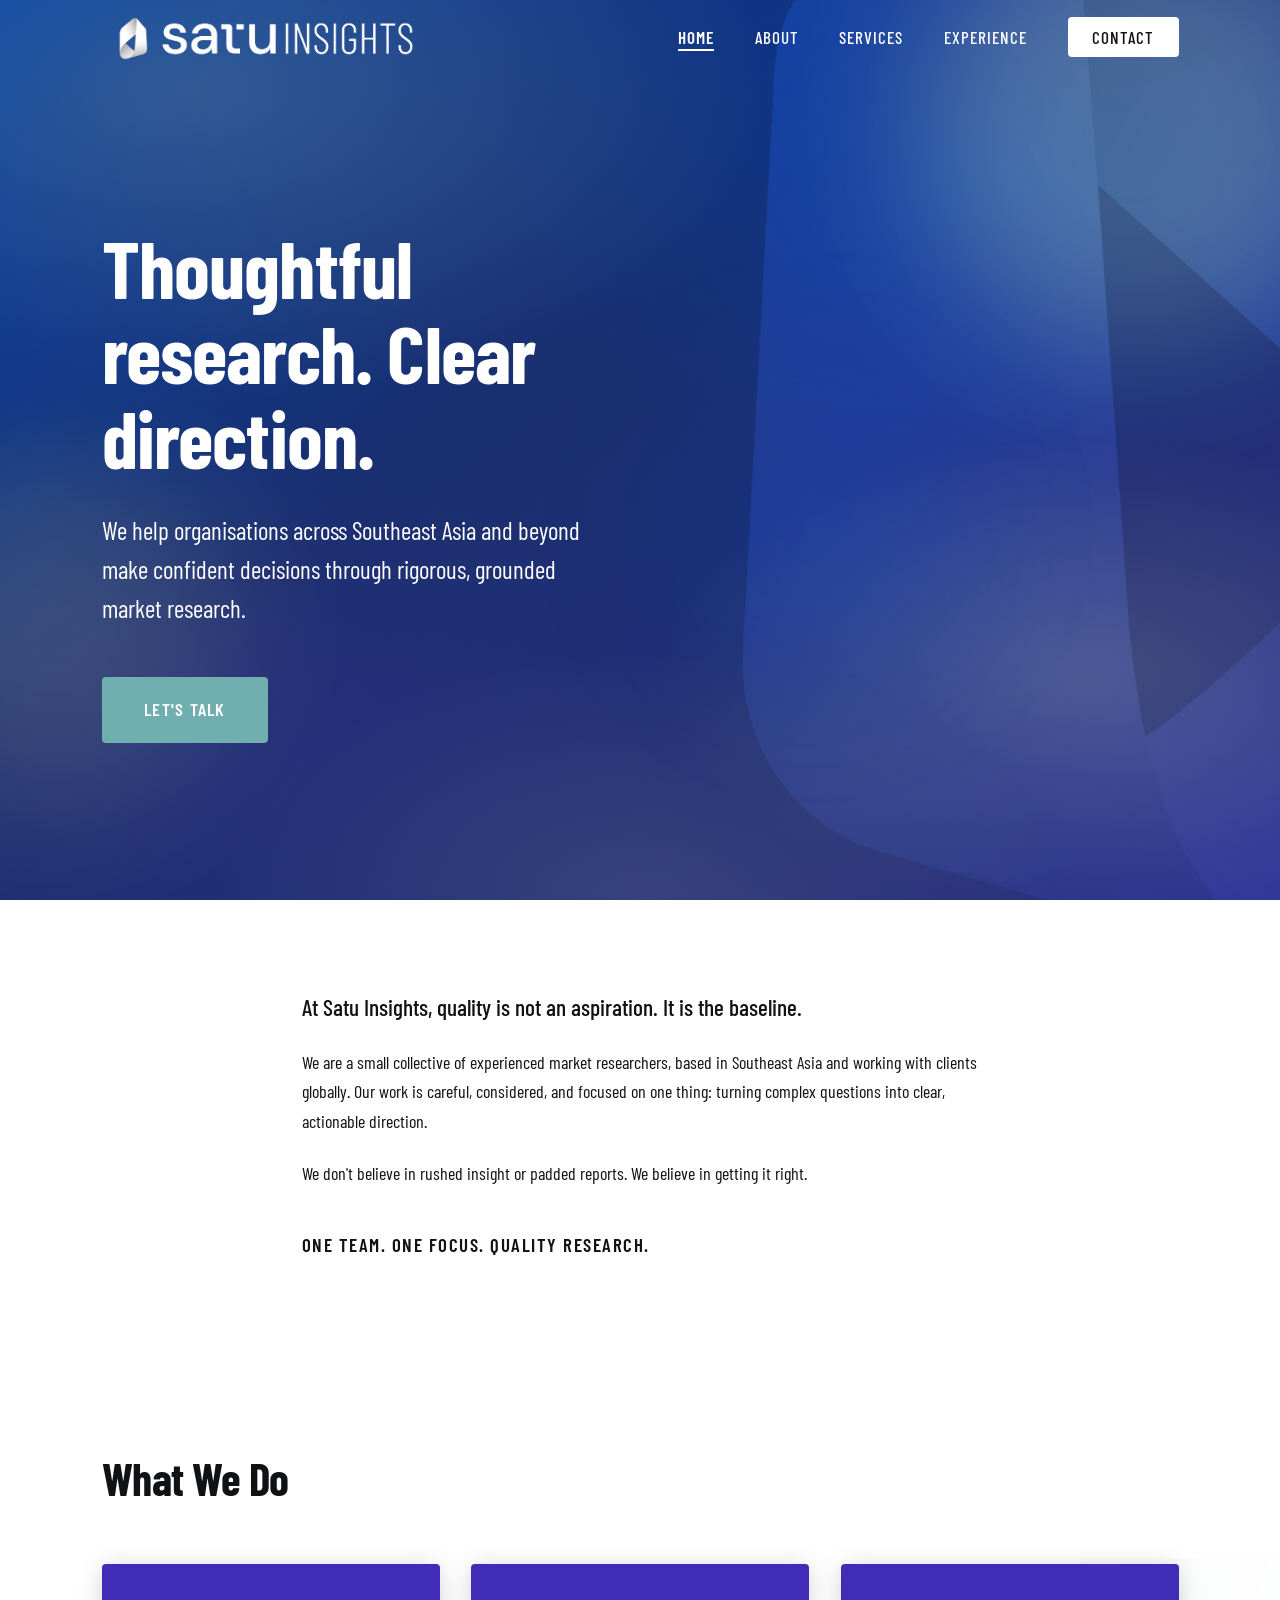
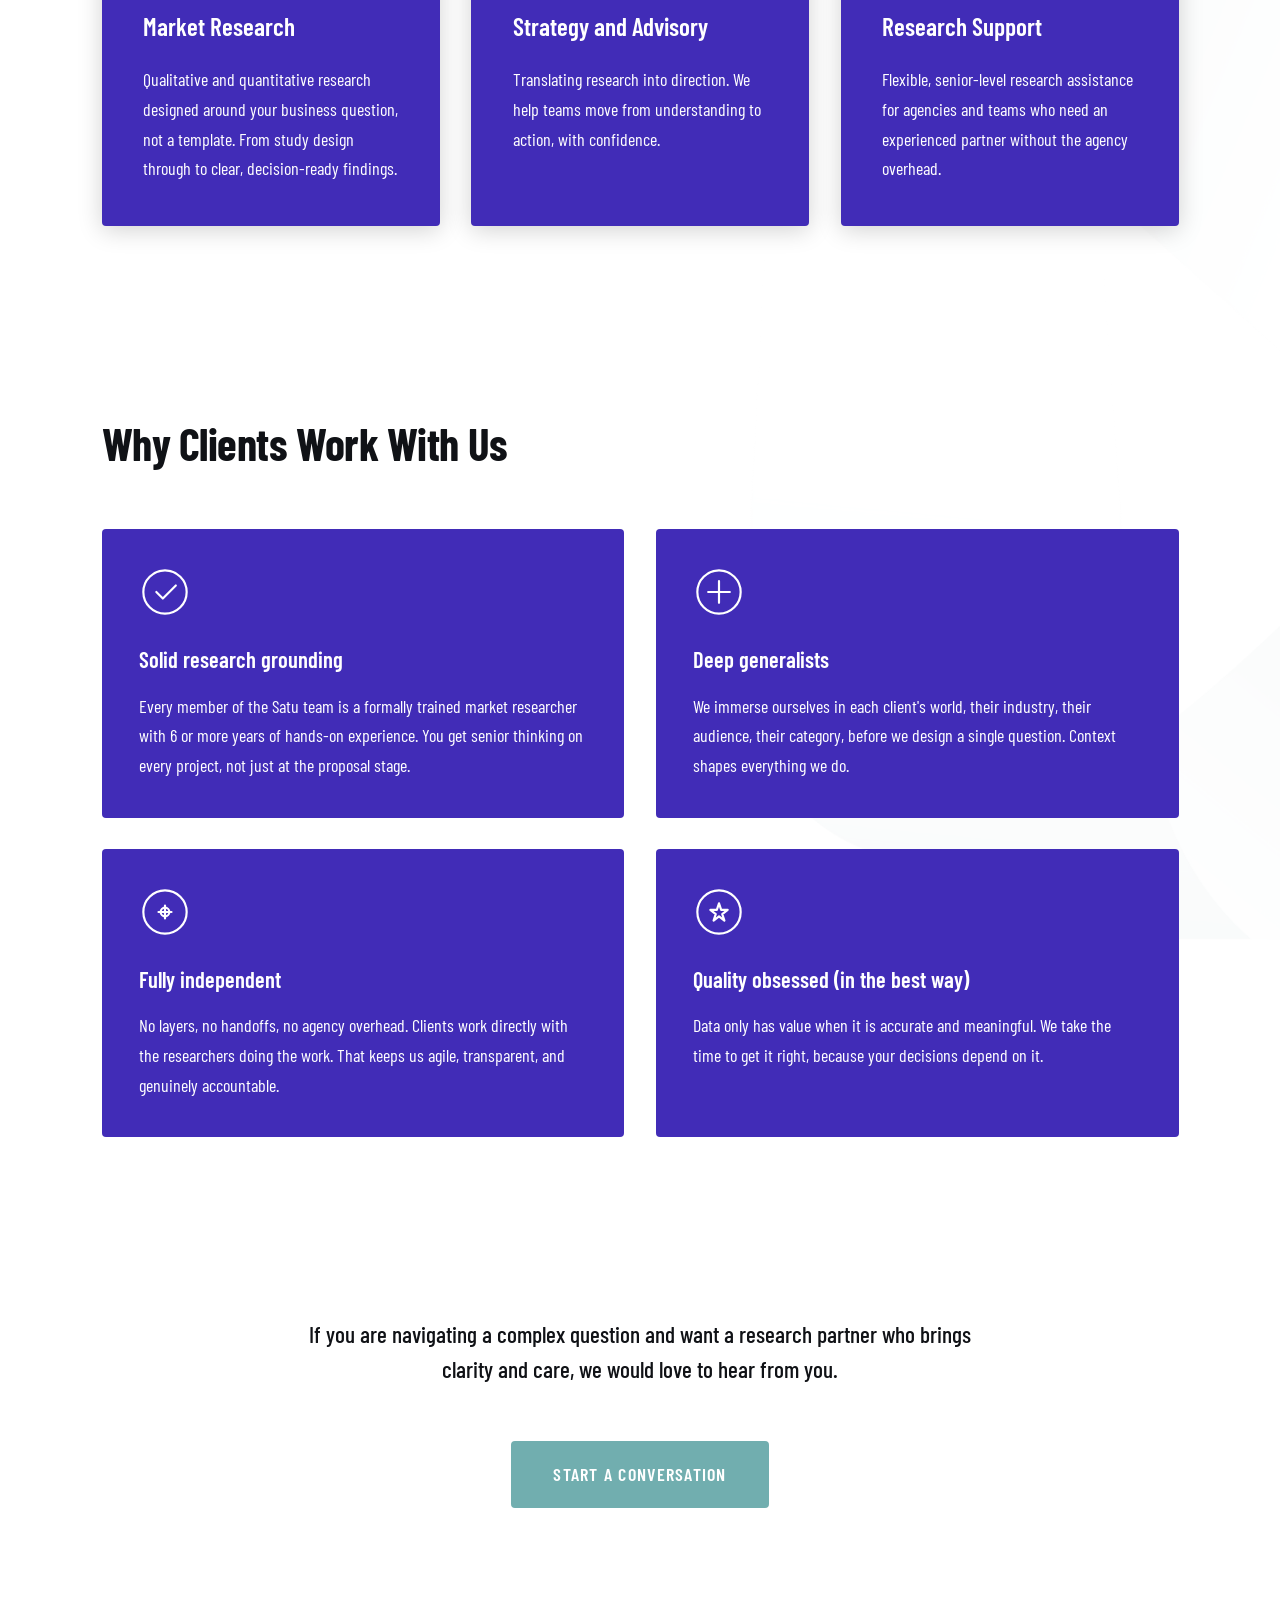
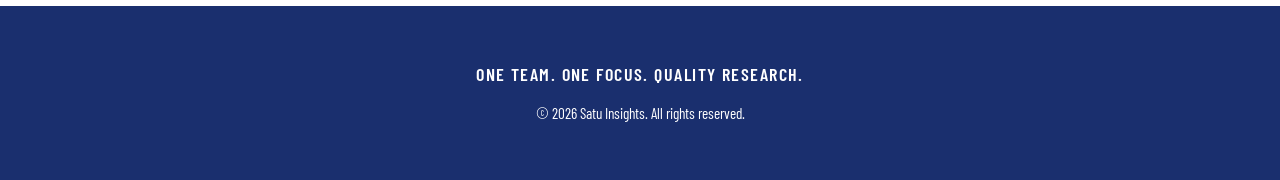
==== index.html @ c569196f "feat: scaffold initial project structure and implement responsive styling with fluid animations" ====
<!DOCTYPE html>
<html lang="en">

<head>
  <meta charset="UTF-8">
  <meta name="viewport" content="width=device-width, initial-scale=1.0">
  <title>Satu Insights | Market Research, Southeast Asia</title>
  <meta name="description"
    content="We help organisations across Southeast Asia and beyond make confident decisions through rigorous, grounded market research.">
  <link rel="preconnect" href="https://fonts.googleapis.com">
  <link rel="preconnect" href="https://fonts.gstatic.com" crossorigin>
  <link href="https://fonts.googleapis.com/css2?family=Barlow+Condensed:wght@300;400;500;600;700&display=swap"
    rel="stylesheet">
  <link rel="icon" type="image/png" href="img/favicon.png">
  <link rel="stylesheet" href="css/style.css">
</head>

<body>
  <div class="ambient-bg" aria-hidden="true">
    <span class="blob blob-1"></span>
    <span class="blob blob-2"></span>
    <span class="blob blob-3"></span>
  </div>

  <header class="site-header">
    <div class="container header-inner">
      <a href="index.html" class="logo">
        <img src="img/logo.png" alt="Satu Insights Logo" class="logo-img">
      </a>
      <button class="nav-toggle" aria-label="Open menu" aria-expanded="false">
        <span></span>
        <span></span>
        <span></span>
      </button>
      <nav class="site-nav" aria-label="Main navigation">
        <ul>
          <li><a href="index.html" class="active">Home</a></li>
          <li><a href="about.html">About</a></li>
          <li><a href="services.html">Services</a></li>
          <li><a href="experience.html">Experience</a></li>
          <li><a href="contact.html" class="nav-cta">Contact</a></li>
        </ul>
      </nav>
    </div>
  </header>

  <main>
    <section class="hero">
      <div class="container">
        <h1 class="hero-animate">Thoughtful research. Clear direction.</h1>
        <p class="hero-sub hero-animate hero-animate-delay-1">We help organisations across Southeast Asia and beyond
          make confident decisions through rigorous, grounded market research.</p>
        <a href="contact.html" class="btn hero-animate hero-animate-delay-2">Let's talk</a>
      </div>
    </section>

    <div class="white-bg-wrapper">
    <section class="section">
      <div class="container narrow reveal">
        <p class="lead">At Satu Insights, quality is not an aspiration. It is the baseline.</p>
        <p>We are a small collective of experienced market researchers, based in Southeast Asia and working with clients
          globally. Our work is careful, considered, and focused on one thing: turning complex questions into clear,
          actionable direction.</p>
        <p>We don't believe in rushed insight or padded reports. We believe in getting it right.</p>
        <p class="tagline">One Team. One Focus. Quality Research.</p>
      </div>
    </section>

    <section class="section">
      <div class="container">
        <h2 class="section-title reveal">What We Do</h2>
        <div class="card-grid card-grid-3">
          <article class="card">
            <h3>Market Research</h3>
            <p>Qualitative and quantitative research designed around your business question, not a template. From study
              design through to clear, decision-ready findings.</p>
          </article>
          <article class="card">
            <h3>Strategy and Advisory</h3>
            <p>Translating research into direction. We help teams move from understanding to action, with confidence.
            </p>
          </article>
          <article class="card">
            <h3>Research Support</h3>
            <p>Flexible, senior-level research assistance for agencies and teams who need an experienced partner without
              the agency overhead.</p>
          </article>
        </div>
      </div>
    </section>

    <section class="section">
      <div class="container">
        <h2 class="section-title reveal">Why Clients Work With Us</h2>
        <div class="card-grid card-grid-2">
          <article class="feature">
            <div class="feature-icon" aria-hidden="true">
              <svg viewBox="0 0 48 48" fill="none" xmlns="http://www.w3.org/2000/svg">
                <circle cx="24" cy="24" r="20" stroke="currentColor" stroke-width="2" />
                <path d="M16 24l6 6 12-12" stroke="currentColor" stroke-width="2" stroke-linecap="round"
                  stroke-linejoin="round" />
              </svg>
            </div>
            <h3>Solid research grounding</h3>
            <p>Every member of the Satu team is a formally trained market researcher with 6 or more years of hands-on
              experience. You get senior thinking on every project, not just at the proposal stage.</p>
          </article>
          <article class="feature">
            <div class="feature-icon" aria-hidden="true">
              <svg viewBox="0 0 48 48" fill="none" xmlns="http://www.w3.org/2000/svg">
                <circle cx="24" cy="24" r="20" stroke="currentColor" stroke-width="2" />
                <path d="M24 14v20M14 24h20" stroke="currentColor" stroke-width="2" stroke-linecap="round" />
              </svg>
            </div>
            <h3>Deep generalists</h3>
            <p>We immerse ourselves in each client's world, their industry, their audience, their category, before we
              design a single question. Context shapes everything we do.</p>
          </article>
          <article class="feature">
            <div class="feature-icon" aria-hidden="true">
              <svg viewBox="0 0 48 48" fill="none" xmlns="http://www.w3.org/2000/svg">
                <circle cx="24" cy="24" r="20" stroke="currentColor" stroke-width="2" />
                <path d="M18 24h12M24 18v12" stroke="currentColor" stroke-width="2" stroke-linecap="round" />
                <circle cx="24" cy="24" r="4" stroke="currentColor" stroke-width="2" />
              </svg>
            </div>
            <h3>Fully independent</h3>
            <p>No layers, no handoffs, no agency overhead. Clients work directly with the researchers doing the work.
              That keeps us agile, transparent, and genuinely accountable.</p>
          </article>
          <article class="feature">
            <div class="feature-icon" aria-hidden="true">
              <svg viewBox="0 0 48 48" fill="none" xmlns="http://www.w3.org/2000/svg">
                <circle cx="24" cy="24" r="20" stroke="currentColor" stroke-width="2" />
                <path d="M24 16l2 6h6l-5 4 2 6-5-4-5 4 2-6-5-4h6l2-6z" stroke="currentColor" stroke-width="2"
                  stroke-linejoin="round" />
              </svg>
            </div>
            <h3>Quality obsessed (in the best way)</h3>
            <p>Data only has value when it is accurate and meaningful. We take the time to get it right, because your
              decisions depend on it.</p>
          </article>
        </div>
      </div>
    </section>

    <section class="section cta-section">
      <div class="container narrow text-center reveal">
        <p class="lead">If you are navigating a complex question and want a research partner who brings clarity and
          care, we would love to hear from you.</p>
        <a href="contact.html" class="btn">Start a conversation</a>
      </div>
    </section>
  </div>
  </main>

  <footer class="site-footer">
    <div class="container footer-inner">
      <p class="footer-tagline">One Team. One Focus. Quality Research.</p>
      <p class="footer-copy">&copy; 2026 Satu Insights. All rights reserved.</p>
    </div>
  </footer>

  <script src="js/main.js"></script>
</body>

</html>
---- css/style.css ----
/* Satu Insights - Brixen Fluid inspired */
:root {
  --color-navy: #292F7F;
  --color-resolution: #003DA5;
  --color-bg-deep: #1a2f6e;
  --color-sage: #C6D095;
  --color-sage-light: #d8e4b8;
  --color-sage-muted: rgba(198, 208, 149, 0.88);
  --color-text: #f4f6ef;
  --color-text-muted: rgba(216, 228, 184, 0.82);
  --color-heading: #C6D095;
  --color-white: #ffffff;
  --font-family: 'Barlow Condensed', sans-serif;
  --container-max: 1140px;
  --container-narrow: 740px;
  --header-height: 76px;
  --transition: 0.35s cubic-bezier(0.4, 0, 0.2, 1);
  --transition-slow: 0.7s cubic-bezier(0.4, 0, 0.2, 1);
  --shadow-soft: 0 8px 32px rgba(0, 0, 0, 0.25);
  --shadow-card: 0 4px 24px rgba(0, 0, 0, 0.18);
  --radius: 4px;
}

*,
*::before,
*::after {
  box-sizing: border-box;
  margin: 0;
  padding: 0;
}

html {
  scroll-behavior: smooth;
  font-size: 18px;
}

body {
  font-family: var(--font-family);
  font-weight: 400;
  line-height: 1.65;
  color: var(--color-text);
  background: var(--color-bg-deep);
  -webkit-font-smoothing: antialiased;
  overflow-x: hidden;
}

body.is-loaded {
  animation: pageIn 0.8s ease forwards;
}

@keyframes pageIn {
  from {
    opacity: 0;
  }

  to {
    opacity: 1;
  }
}

img {
  max-width: 100%;
  display: block;
  transition: transform var(--transition-slow);
}

img:hover {
  transform: scale(1.03);
}

a {
  color: inherit;
  text-decoration: none;
  transition: all var(--transition);
}

a:hover {
  opacity: 0.85;
  transform: translateY(-1px);
}

ul {
  list-style: none;
}

.container {
  width: 100%;
  max-width: var(--container-max);
  margin: 0 auto;
  padding: 0 1.75rem;
}

.narrow {
  max-width: var(--container-narrow);
}

/* Ambient fluid background - resolution blue + navy blend */
.ambient-bg {
  position: fixed;
  inset: 0;
  z-index: -1;
  overflow: hidden;
  pointer-events: none;
  background:
    radial-gradient(ellipse 90% 70% at 15% 10%, rgba(198, 208, 149, 0.22) 0%, transparent 50%),
    radial-gradient(ellipse 70% 55% at 85% 75%, rgba(198, 208, 149, 0.18) 0%, transparent 48%),
    radial-gradient(ellipse 60% 50% at 50% 100%, rgba(198, 208, 149, 0.12) 0%, transparent 55%),
    radial-gradient(ellipse 80% 60% at 80% 20%, rgba(0, 61, 165, 0.55) 0%, transparent 55%),
    radial-gradient(ellipse 75% 55% at 20% 80%, rgba(41, 47, 127, 0.6) 0%, transparent 52%),
    linear-gradient(145deg, var(--color-resolution) 0%, var(--color-bg-deep) 42%, var(--color-navy) 100%);
}

.blob {
  position: absolute;
  border-radius: 50%;
  filter: blur(70px);
  opacity: 0.55;
  animation: blobFloat 18s ease-in-out infinite;
}

.blob-1 {
  width: 440px;
  height: 440px;
  background: rgba(198, 208, 149, 0.45);
  top: -10%;
  right: -6%;
  animation-delay: 0s;
}

.blob-2 {
  width: 360px;
  height: 360px;
  background: rgba(198, 208, 149, 0.3);
  bottom: 10%;
  left: -10%;
  animation-delay: -6s;
}

.blob-3 {
  width: 300px;
  height: 300px;
  background: rgba(0, 61, 165, 0.35);
  top: 42%;
  left: 52%;
  animation-delay: -12s;
}

@keyframes blobFloat {

  0%,
  100% {
    transform: translate(0, 0) scale(1);
  }

  33% {
    transform: translate(30px, -25px) scale(1.05);
  }

  66% {
    transform: translate(-20px, 20px) scale(0.95);
  }
}

/* Scroll reveal animations */
.reveal {
  opacity: 0;
  transform: translateY(36px);
  transition: opacity var(--transition-slow), transform var(--transition-slow);
}

.reveal.is-visible {
  opacity: 1;
  transform: translateY(0);
}

.reveal-delay-1 {
  transition-delay: 0.1s;
}

.reveal-delay-2 {
  transition-delay: 0.2s;
}

.reveal-delay-3 {
  transition-delay: 0.3s;
}

.reveal-delay-4 {
  transition-delay: 0.4s;
}

.hero-animate {
  opacity: 0;
  transform: translateY(40px);
  animation: heroFadeUp 1s cubic-bezier(0.4, 0, 0.2, 1) forwards;
}

.hero-animate-delay-1 {
  animation-delay: 0.15s;
}

.hero-animate-delay-2 {
  animation-delay: 0.3s;
}

.hero-animate-delay-3 {
  animation-delay: 0.45s;
}

@keyframes heroFadeUp {
  to {
    opacity: 1;
    transform: translateY(0);
  }
}

/* Header */
.site-header {
  position: sticky;
  top: 0;
  z-index: 100;
  background: rgba(26, 47, 110, 0.82);
  backdrop-filter: blur(14px);
  -webkit-backdrop-filter: blur(14px);
  border-bottom: 1px solid rgba(198, 208, 149, 0.25);
  transition: box-shadow var(--transition), background var(--transition);
}

.site-header.is-scrolled {
  box-shadow: var(--shadow-soft);
  background: rgba(26, 47, 110, 0.94);
}

.header-inner {
  display: flex;
  align-items: center;
  justify-content: space-between;
  height: var(--header-height);
}

.logo {
  display: inline-flex;
  align-items: center;
  transition: transform var(--transition);
}

.logo:hover {
  transform: translateY(-1px);
}

.logo-img {
  height: 85px;
  width: auto;
  display: block;
  transition: transform var(--transition), opacity var(--transition);
}

.logo:hover .logo-img {
  opacity: 0.9;
  transform: scale(1.02);
}

.site-nav ul {
  display: flex;
  align-items: center;
  gap: 2.25rem;
}

.site-nav a {
  font-size: 0.95rem;
  font-weight: 500;
  letter-spacing: 0.06em;
  text-transform: uppercase;
  color: var(--color-sage-muted);
  position: relative;
  transition: color var(--transition), transform var(--transition);
}

.site-nav a:hover {
  transform: translateY(-2px);
  opacity: 1;
}

.site-nav a::after {
  content: '';
  position: absolute;
  bottom: -4px;
  left: 0;
  width: 0;
  height: 2px;
  background: var(--color-sage);
  transition: width var(--transition);
}

.site-nav a:hover::after,
.site-nav a.active::after {
  width: 100%;
}

.site-nav a:hover,
.site-nav a.active {
  color: var(--color-sage-light);
}

.site-nav a.active {
  font-weight: 600;
}

.nav-cta {
  padding: 0.55rem 1.35rem;
  background: var(--color-sage);
  color: var(--color-navy) !important;
  border-radius: var(--radius);
  transition: transform var(--transition), box-shadow var(--transition), background var(--transition);
}

.nav-cta::after {
  display: none !important;
}

.nav-cta:hover,
.nav-cta.active {
  background: var(--color-sage-light);
  transform: translateY(-2px);
  box-shadow: 0 6px 20px rgba(198, 208, 149, 0.35);
  color: var(--color-navy) !important;
}

.nav-toggle {
  display: none;
  flex-direction: column;
  justify-content: center;
  gap: 5px;
  width: 36px;
  height: 36px;
  background: none;
  border: none;
  cursor: pointer;
  padding: 4px;
}

.nav-toggle span {
  display: block;
  width: 100%;
  height: 2px;
  background-color: #FFFFFF;
  transition: transform var(--transition), opacity var(--transition);
}

.nav-toggle[aria-expanded="true"] span:nth-child(1) {
  transform: translateY(7px) rotate(45deg);
}

.nav-toggle[aria-expanded="true"] span:nth-child(2) {
  opacity: 0;
}

.nav-toggle[aria-expanded="true"] span:nth-child(3) {
  transform: translateY(-7px) rotate(-45deg);
}

/* Hero */
.hero, .page-hero {
  min-height: calc(100vh - var(--header-height));
  display: flex;
  align-items: center;
  position: relative;
  padding: 2rem 0;
}

.hero h1,
.page-hero h1 {
  font-size: clamp(2.75rem, 7vw, 4.5rem);
  font-weight: 700;
  line-height: 1.05;
  letter-spacing: -0.01em;
  max-width: 14ch;
  margin-bottom: 1.75rem;
  color: var(--color-sage-light);
}

.hero-sub,
.page-sub {
  font-size: clamp(1.15rem, 2.5vw, 1.4rem);
  font-weight: 400;
  max-width: 44ch;
  color: var(--color-text-muted);
  margin-bottom: 2.75rem;
  line-height: 1.55;
}

/* Buttons */
.btn {
  display: inline-block;
  padding: 0.9rem 2.25rem;
  font-family: var(--font-family);
  font-size: 1rem;
  font-weight: 600;
  letter-spacing: 0.07em;
  text-transform: uppercase;
  border: 2px solid var(--color-sage);
  border-radius: var(--radius);
  cursor: pointer;
  background: var(--color-sage);
  color: var(--color-navy);
  transition: transform var(--transition), box-shadow var(--transition), background var(--transition), border-color var(--transition);
  position: relative;
  overflow: hidden;
}

.btn::before {
  content: '';
  position: absolute;
  inset: 0;
  background: linear-gradient(120deg, transparent 30%, rgba(255, 255, 255, 0.25) 50%, transparent 70%);
  transform: translateX(-100%);
  transition: transform 0.6s ease;
}

.btn:hover {
  transform: translateY(-3px);
  box-shadow: 0 10px 28px rgba(198, 208, 149, 0.35);
  background: var(--color-sage-light);
  border-color: var(--color-sage-light);
}

.btn:hover::before {
  transform: translateX(100%);
}

.btn:active {
  transform: translateY(-1px);
}

/* Sections */
.section {
  padding: 5rem 0;
  position: relative;
}

.section+.section {
  border-top: 1px solid rgba(198, 208, 149, 0.15);
}

.section-title {
  font-size: clamp(1.85rem, 4vw, 2.5rem);
  font-weight: 700;
  margin-bottom: 2.75rem;
  letter-spacing: -0.01em;
  color: var(--color-sage);
}

.lead {
  font-size: 1.3rem;
  font-weight: 500;
  margin-bottom: 1.35rem;
  line-height: 1.5;
  color: var(--color-sage-light);
}

.section p {
  margin-bottom: 1.25rem;
  color: var(--color-text-muted);
}

.section p:last-child {
  margin-bottom: 0;
}

.tagline {
  font-weight: 600;
  font-size: 1.05rem;
  letter-spacing: 0.08em;
  text-transform: uppercase;
  margin-top: 2.25rem !important;
  color: var(--color-sage);
}

.text-center {
  text-align: center;
}

.text-center .lead {
  margin-left: auto;
  margin-right: auto;
}

.cta-section .btn {
  margin-top: 2.25rem;
}

/* Cards */
.card-grid {
  display: grid;
  gap: 1.75rem;
}

.card-grid-3 {
  grid-template-columns: repeat(3, 1fr);
}

.card-grid-2 {
  grid-template-columns: repeat(2, 1fr);
}

.card,
.value-card,
.method-card,
.industry-item {
  padding: 2.25rem;
  background: rgba(198, 208, 149, 0.12);
  border: 1px solid rgba(198, 208, 149, 0.3);
  border-radius: var(--radius);
  box-shadow: var(--shadow-card);
  transition: transform var(--transition), box-shadow var(--transition), border-color var(--transition), background var(--transition);
}

.card:hover,
.value-card:hover,
.method-card:hover,
.industry-item:hover {
  transform: translateY(-8px) scale(1.02);
  box-shadow: 0 16px 40px rgba(0, 0, 0, 0.35);
  border-color: rgba(198, 208, 149, 0.7);
  background: rgba(198, 208, 149, 0.22);
}

.card h3,
.value-card h3,
.method-card h3 {
  font-size: 1.4rem;
  font-weight: 600;
  margin-bottom: 1rem;
  color: var(--color-sage-light);
}

.card p,
.value-card p,
.method-card p {
  font-size: 1rem;
  color: var(--color-text-muted);
  margin-bottom: 0;
}

/* Features */
.feature {
  padding: 2rem;
  background: rgba(198, 208, 149, 0.1);
  border: 1px solid rgba(198, 208, 149, 0.28);
  border-radius: var(--radius);
  transition: transform var(--transition), box-shadow var(--transition), background var(--transition);
}

.feature:hover {
  transform: translateY(-6px) scale(1.02);
  box-shadow: 0 12px 32px rgba(0, 0, 0, 0.3);
  background: rgba(198, 208, 149, 0.18);
  border-color: rgba(198, 208, 149, 0.4);
}

.feature-icon {
  width: 52px;
  height: 52px;
  margin-bottom: 1.25rem;
  color: var(--color-sage);
  transition: transform var(--transition), color var(--transition);
}

.feature:hover .feature-icon {
  transform: scale(1.1);
  color: var(--color-sage-light);
}

.feature h3 {
  font-size: 1.25rem;
  font-weight: 600;
  margin-bottom: 0.75rem;
  color: var(--color-sage-light);
}

.feature p {
  color: var(--color-text-muted);
  margin-bottom: 0;
}

/* Founder */
.founder-block {
  display: grid;
  grid-template-columns: 280px 1fr;
  gap: 3.5rem;
  align-items: start;
}

.founder-photo {
  aspect-ratio: 3 / 4;
  background: rgba(198, 208, 149, 0.1);
  border: 2px solid rgba(198, 208, 149, 0.35);
  border-radius: var(--radius);
  display: flex;
  align-items: center;
  justify-content: center;
  overflow: hidden;
  transition: transform var(--transition);
}

.founder-photo:hover {
  transform: scale(1.02);
}

.photo-placeholder {
  font-size: 0.95rem;
  font-weight: 500;
  letter-spacing: 0.12em;
  text-transform: uppercase;
  color: rgba(198, 208, 149, 0.5);
}

.founder-bio h3 {
  font-size: 1.55rem;
  font-weight: 600;
  margin-bottom: 1.35rem;
  color: var(--color-sage-light);
}

.founder-bio p {
  color: var(--color-text-muted);
  margin-bottom: 1rem;
}

.founder-contact {
  margin-top: 1.5rem !important;
}

.founder-contact a {
  color: var(--color-sage);
  font-weight: 600;
  text-decoration: underline;
  text-underline-offset: 4px;
}

.founder-contact a:hover {
  color: var(--color-sage-light);
}

/* Services */
.service-block {
  padding: 2.5rem;
  background: rgba(198, 208, 149, 0.1);
  border: 1px solid rgba(198, 208, 149, 0.28);
  border-radius: var(--radius);
  box-shadow: var(--shadow-card);
}

.service-block h2 {
  font-size: clamp(1.85rem, 4vw, 2.35rem);
  font-weight: 700;
  margin-bottom: 0.5rem;
  color: var(--color-sage-light);
}

.service-tagline {
  font-size: 1.15rem;
  font-weight: 500;
  margin-bottom: 1.5rem !important;
  color: var(--color-sage);
}

.sub-heading {
  font-size: 1.15rem;
  font-weight: 600;
  margin: 2rem 0 1rem;
  letter-spacing: 0.02em;
  color: var(--color-sage);
}

.service-details {
  display: grid;
  grid-template-columns: repeat(3, 1fr);
  gap: 1.75rem;
  margin-bottom: 1rem;
}

.service-details h4 {
  font-size: 1rem;
  font-weight: 600;
  margin-bottom: 0.5rem;
  color: var(--color-sage-light);
}

.bullet-list {
  list-style: none;
  padding-left: 0;
}

.bullet-list li {
  margin-bottom: 0.6rem;
  padding-left: 1.25rem;
  position: relative;
  color: var(--color-text-muted);
}

.bullet-list li::before {
  content: '';
  position: absolute;
  left: 0;
  top: 0.65em;
  width: 6px;
  height: 6px;
  border-radius: 50%;
  background: var(--color-sage);
}

.section .btn {
  margin-top: 1.75rem;
}

/* Experience */
.industry-grid {
  display: grid;
  grid-template-columns: repeat(2, 1fr);
  gap: 1.5rem;
}

.industry-item h3 {
  font-size: 1.1rem;
  font-weight: 600;
  margin-bottom: 0.5rem;
  color: var(--color-sage-light);
}

.industry-item p {
  font-size: 0.95rem;
  color: var(--color-text-muted);
  margin-bottom: 0;
}

.methods-grid {
  display: grid;
  grid-template-columns: repeat(3, 1fr);
  gap: 1.75rem;
}

.closing-contact {
  margin-top: 2.5rem !important;
  font-size: 0.95rem;
  color: var(--color-text-muted);
}

.closing-contact a {
  color: var(--color-sage);
  text-decoration: underline;
  text-underline-offset: 3px;
  transition: color var(--transition);
}

.closing-contact a:hover {
  color: var(--color-sage-light);
}

/* Contact */
.contact-layout {
  display: grid;
  grid-template-columns: 1fr 1fr;
  gap: 4rem;
  align-items: start;
}

.contact-form {
  display: flex;
  flex-direction: column;
  gap: 1.35rem;
  padding: 2.5rem;
  background: rgba(198, 208, 149, 0.12);
  border: 1px solid rgba(198, 208, 149, 0.32);
  border-radius: var(--radius);
  box-shadow: var(--shadow-card);
}

.form-group {
  display: flex;
  flex-direction: column;
  gap: 0.45rem;
}

.form-group label {
  font-size: 0.9rem;
  font-weight: 600;
  letter-spacing: 0.05em;
  text-transform: uppercase;
  color: var(--color-sage);
}

.optional {
  font-weight: 400;
  text-transform: none;
  letter-spacing: 0;
  opacity: 0.75;
}

.form-group input,
.form-group textarea {
  font-family: var(--font-family);
  font-size: 1rem;
  padding: 0.8rem 1rem;
  border: 1px solid rgba(198, 208, 149, 0.4);
  border-radius: var(--radius);
  background: rgba(26, 47, 110, 0.5);
  color: var(--color-text);
  transition: border-color var(--transition), box-shadow var(--transition), transform var(--transition);
}

.form-group input::placeholder,
.form-group textarea::placeholder {
  color: rgba(198, 208, 149, 0.45);
}

.form-group input:focus,
.form-group textarea:focus {
  outline: none;
  border-color: var(--color-sage);
  box-shadow: 0 0 0 3px rgba(198, 208, 149, 0.2);
  transform: translateY(-1px);
}

.form-group textarea {
  resize: vertical;
  min-height: 130px;
}

.form-feedback {
  font-size: 0.95rem;
  font-weight: 500;
  min-height: 1.5rem;
}

.form-feedback.success {
  color: var(--color-sage-light);
}

.form-feedback.error {
  color: #f0a0a0;
}

.contact-direct {
  padding: 2rem 0;
}

.contact-direct h2 {
  font-size: 1.4rem;
  font-weight: 600;
  margin-bottom: 1.35rem;
  color: var(--color-sage-light);
}

.contact-direct p {
  margin-bottom: 0.75rem;
  color: var(--color-text-muted);
}

.contact-direct a {
  color: var(--color-sage);
  font-weight: 600;
  text-decoration: underline;
  text-underline-offset: 3px;
}

.contact-direct a:hover {
  color: var(--color-sage-light);
}

.contact-note {
  margin-top: 1.75rem !important;
  font-size: 0.95rem;
}

/* Footer */
.site-footer {
  padding: 3rem 0;
  text-align: center;
  border-top: 1px solid rgba(198, 208, 149, 0.22);
  background: rgba(198, 208, 149, 0.08);
}

.footer-tagline {
  font-size: 1rem;
  font-weight: 600;
  letter-spacing: 0.08em;
  text-transform: uppercase;
  margin-bottom: 0.6rem;
  color: var(--color-sage);
}

.footer-copy {
  font-size: 0.85rem;
  color: var(--color-text-muted);
  margin-bottom: 0;
}

/* Responsive */
@media (max-width: 900px) {

  .card-grid-3,
  .methods-grid,
  .service-details {
    grid-template-columns: 1fr;
  }

  .card-grid-2 {
    grid-template-columns: 1fr;
  }

  .founder-block {
    grid-template-columns: 1fr;
    gap: 2rem;
  }

  .founder-photo {
    max-width: 280px;
  }

  .contact-layout {
    grid-template-columns: 1fr;
    gap: 2.5rem;
  }
}

@media (max-width: 768px) {
  html {
    font-size: 16px;
  }

  .nav-toggle {
    display: flex;
  }

  .site-nav {
    position: fixed;
    top: var(--header-height);
    left: 0;
    right: 0;
    background: rgba(26, 47, 110, 0.97);
    backdrop-filter: blur(14px);
    border-bottom: 1px solid rgba(198, 208, 149, 0.22);
    padding: 1.75rem;
    transform: translateY(-110%);
    opacity: 0;
    visibility: hidden;
    transition: transform var(--transition), opacity var(--transition), visibility var(--transition);
  }

  .site-nav.is-open {
    transform: translateY(0);
    opacity: 1;
    visibility: visible;
  }

  .site-nav ul {
    flex-direction: column;
    align-items: flex-start;
    gap: 1.35rem;
  }

  .nav-cta {
    display: inline-block;
  }

  .hero, .page-hero {
    padding: 2rem 0;
  }

  .section {
    padding: 3.5rem 0;
  }

  .industry-grid {
    grid-template-columns: 1fr;
  }

  .blob-1 {
    width: 280px;
    height: 280px;
  }

  .blob-2 {
    width: 220px;
    height: 220px;
  }

  .blob-3 {
    width: 180px;
    height: 180px;
  }
}

@media (max-width: 480px) {
  .container {
    padding: 0 1.25rem;
  }

  .hero h1,
  .page-hero h1 {
    max-width: none;
  }

  .service-block,
  .contact-form {
    padding: 1.75rem;
  }
}

/* @media (prefers-reduced-motion: reduce) {

  *,
  *::before,
  *::after {
    animation-duration: 0.01ms !important;
    animation-iteration-count: 1 !important;
    transition-duration: 0.01ms !important;
  }

  .reveal {
    opacity: 1;
    transform: none;
  }

  .hero-animate {
    opacity: 1;
    transform: none;
    animation: none;
  }
} */

/* --- SATU INSIGHTS STYLE UPDATES --- */
.site-nav a {
  color: #FFFFFF;
}

.nav-cta {
  background: #FFFFFF;
  color: #101216 !important;
}

.nav-cta:hover,
.nav-cta.active {
  background: #f0f0f0;
  color: #101216 !important;
}

.white-bg-wrapper {
  background-color: #FFFFFF;
  position: relative;
}

.white-bg-wrapper::before {
  content: "";
  position: absolute;
  top: 0; left: 0; right: 0; bottom: 0;
  background-image: url('../img/Picture1.png');
  background-size: auto 110vh; /* Besar namun tidak memenuhi seluruh layar */
  background-position: left center; /* Ditaruh di kiri, kemudian di-flip ke kanan */
  background-repeat: no-repeat;
  background-attachment: fixed;
  transform: scaleX(-1); /* Mirror secara horizontal */
  opacity: 0.06; /* Sedikit dinaikkan karena sekarang hanya di kanan */
  pointer-events: none;
  z-index: 0;
}

.white-bg-wrapper > * {
  position: relative;
  z-index: 1;
}

.section {
  background-color: transparent;
  color: #101216;
}

.site-footer {
  background: transparent !important;
  color: #FFFFFF !important;
  border-top: none !important;
}

.section p,
.lead,
.section-title,
.tagline,
.sub-heading,
.footer-tagline,
.footer-copy,
.founder-bio h3,
.founder-bio p,
.contact-direct h2,
.contact-direct p,
.bullet-list li {
  color: #101216;
}

.founder-contact a,
.contact-direct a,
.closing-contact a {
  color: #412CB7;
}

.footer-tagline,
.footer-copy {
  color: #FFFFFF !important;
}

.bullet-list li::before {
  background: #412CB7;
}

.card,
.value-card,
.method-card,
.industry-item,
.feature,
.service-block,
.contact-form {
  background-color: #412CB7 !important;
  color: #FFFFFF !important;
  border-color: transparent !important;
}

.card:hover,
.value-card:hover,
.method-card:hover,
.industry-item:hover,
.feature:hover {
  background-color: #352396 !important;
}

.card h3,
.value-card h3,
.method-character h3,
.industry-item h3,
.feature h3,
.service-block h2,
.service-details h4 {
  color: #FFFFFF !important;
}

.card p,
.value-card p,
.method-card p,
.industry-item p,
.feature p,
.service-tagline {
  color: #FFFFFF !important;
}

.feature-icon {
  color: #FFFFFF !important;
}

/* Update inputs inside contact form for contrast */
.form-group label {
  color: #FFFFFF !important;
}

.form-group input,
.form-group textarea {
  background: rgba(255, 255, 255, 0.1) !important;
  color: #FFFFFF !important;
  border-color: rgba(255, 255, 255, 0.3) !important;
}

.form-group input::placeholder,
.form-group textarea::placeholder {
  color: rgba(255, 255, 255, 0.6) !important;
}

.form-group input:focus,
.form-group textarea:focus {
  border-color: #FFFFFF !important;
  box-shadow: 0 0 0 3px rgba(255, 255, 255, 0.2) !important;
}

/* --- ADDITIONAL UPDATES --- */
.hero h1,
.page-hero h1,
.hero-sub,
.page-sub {
  color: #FFFFFF !important;
}

.hero-sub,
.page-sub {
  opacity: 0;
  transform: translateY(40px);
  animation: heroFadeUp 1s cubic-bezier(0.4, 0, 0.2, 1) forwards;
  animation-delay: 0.15s;
}

.site-nav a:hover,
.site-nav a.active {
  color: #FFFFFF !important;
}

.site-nav a::after {
  background: #FFFFFF !important;
}

.service-block,
.service-block *,
.service-block .sub-heading,
.service-block p,
.service-block .bullet-list li {
  color: #FFFFFF !important;
}

.service-block .bullet-list li::before {
  background: #FFFFFF !important;
}

.btn {
  background-color: #71AEAF !important;
  border-color: #71AEAF !important;
  color: #FFFFFF !important;
}

.btn:hover {
  background-color: #5c9293 !important;
  border-color: #5c9293 !important;
}

.site-header {
  background: transparent !important;
  border-bottom: none !important;
  backdrop-filter: none !important;
  -webkit-backdrop-filter: none !important;
  box-shadow: none !important;
}

.site-header.is-scrolled {
  background: rgba(26, 47, 110, 0.95) !important;
  backdrop-filter: blur(14px) !important;
  -webkit-backdrop-filter: blur(14px) !important;
  box-shadow: var(--shadow-soft) !important;
}

.section+.section {
  border-top: none !important;
}

.site-footer {
  border-top: none !important;
}

.ambient-bg::after {
  content: "";
  position: absolute;
  inset: 0;
  background-image: url('../img/Picture1.png');
  background-size: auto 110vh;
  background-position: left center; /* Ditaruh di kiri lalu di-flip ke kanan */
  background-repeat: no-repeat;
  transform: scaleX(-1); /* Mirror secara horizontal */
  mix-blend-mode: overlay;
  opacity: 0.25;
  pointer-events: none;
}
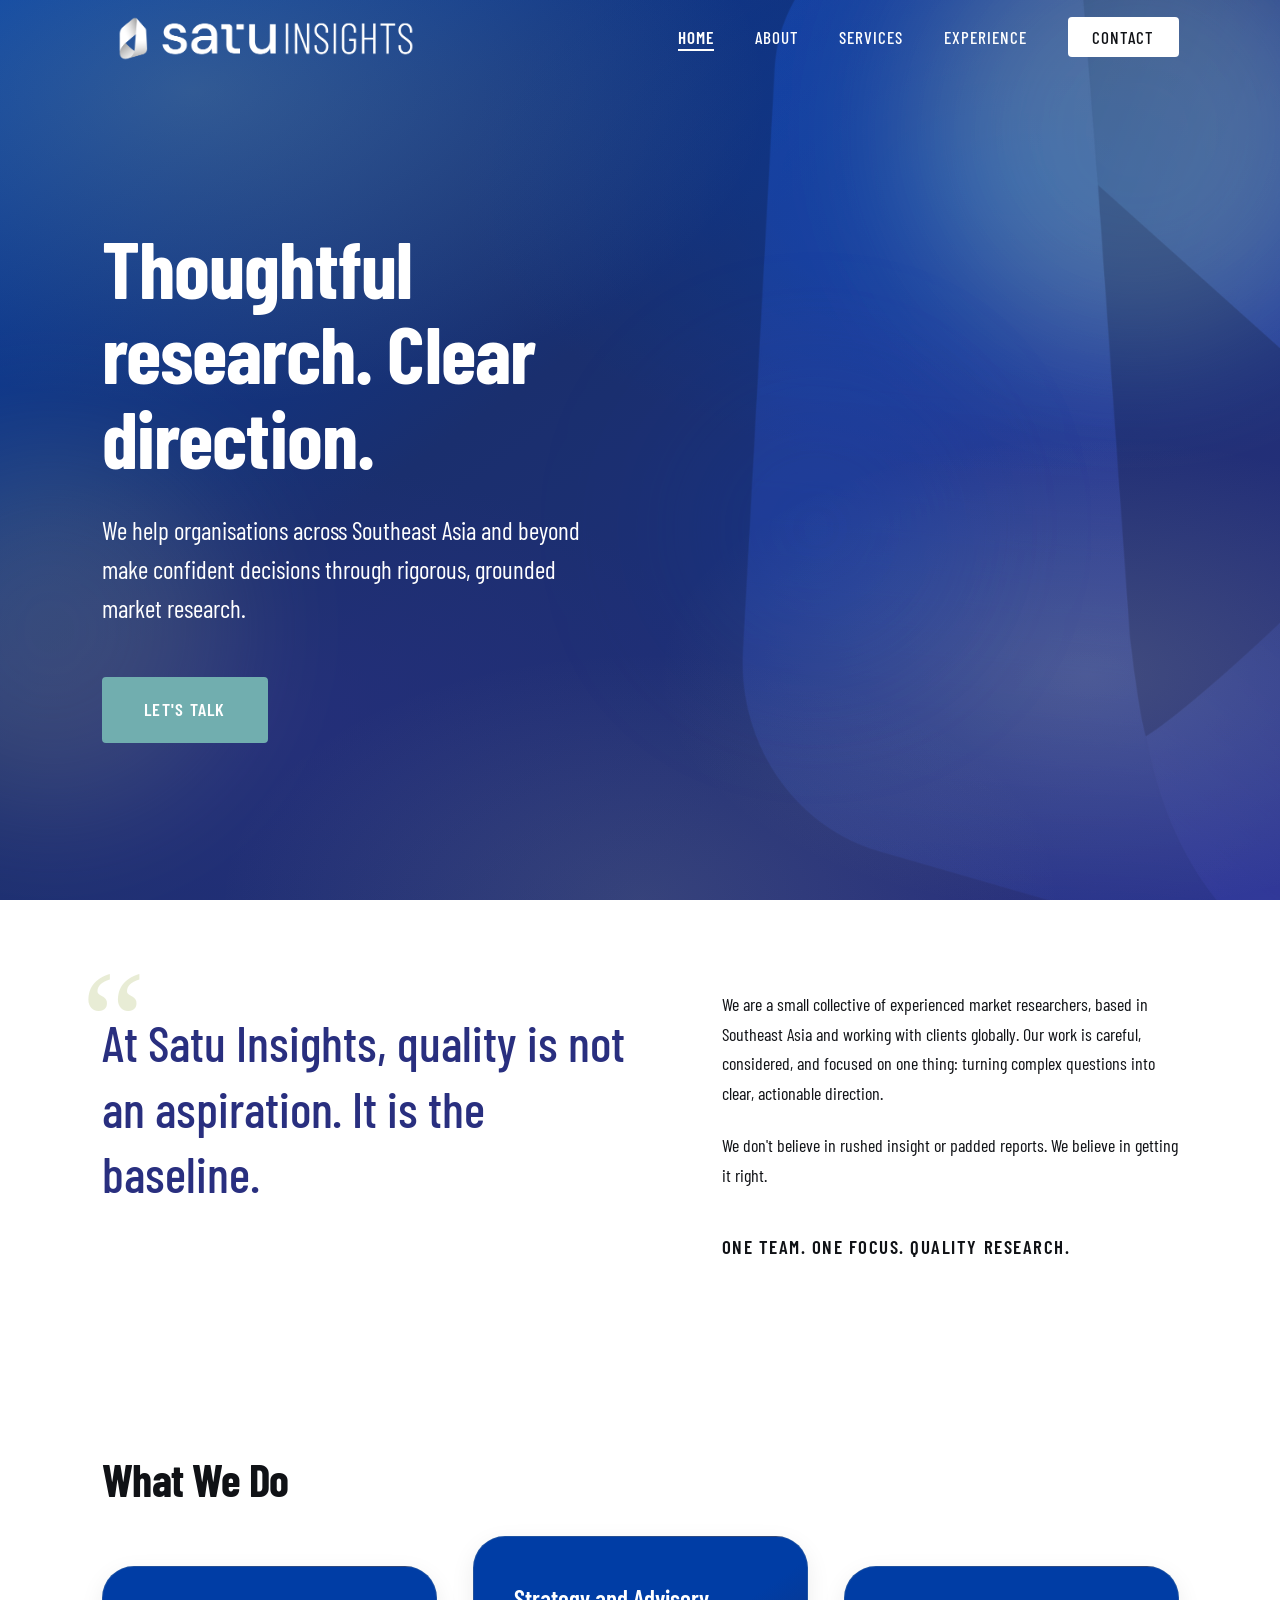
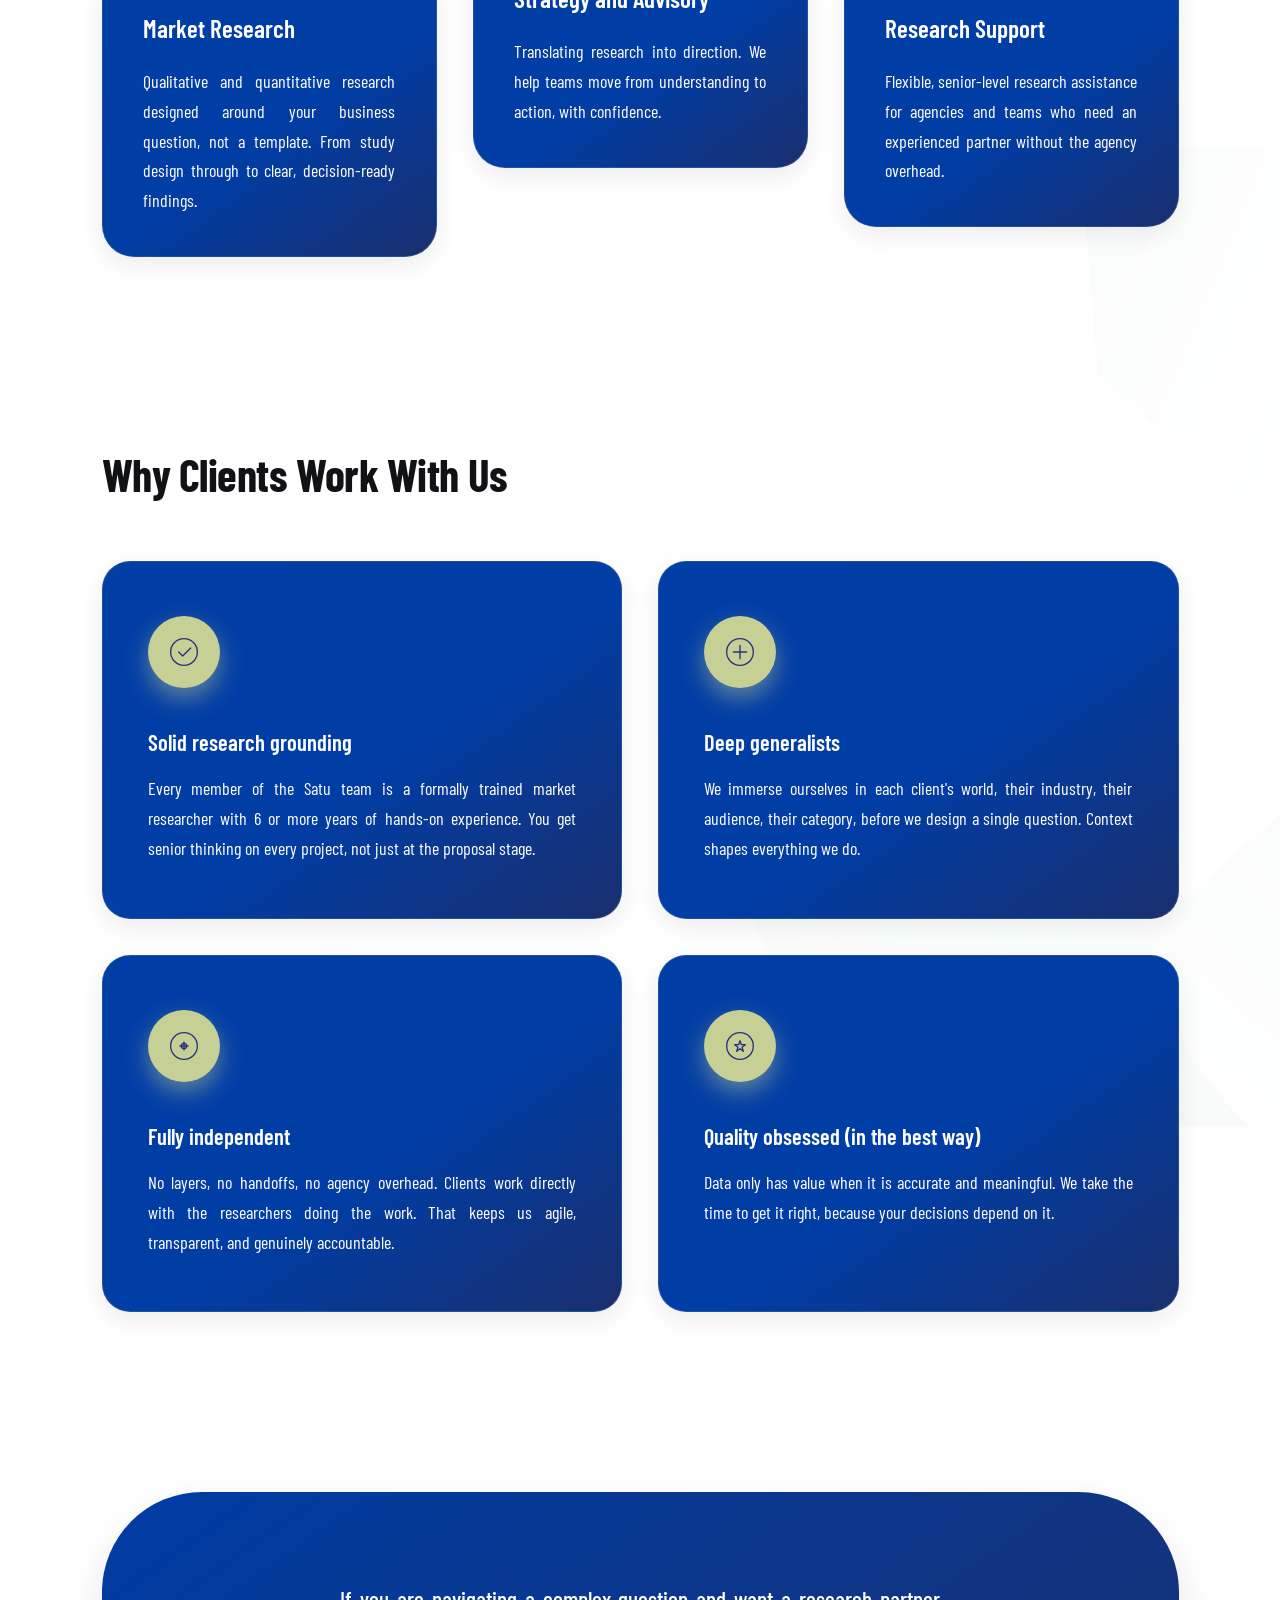
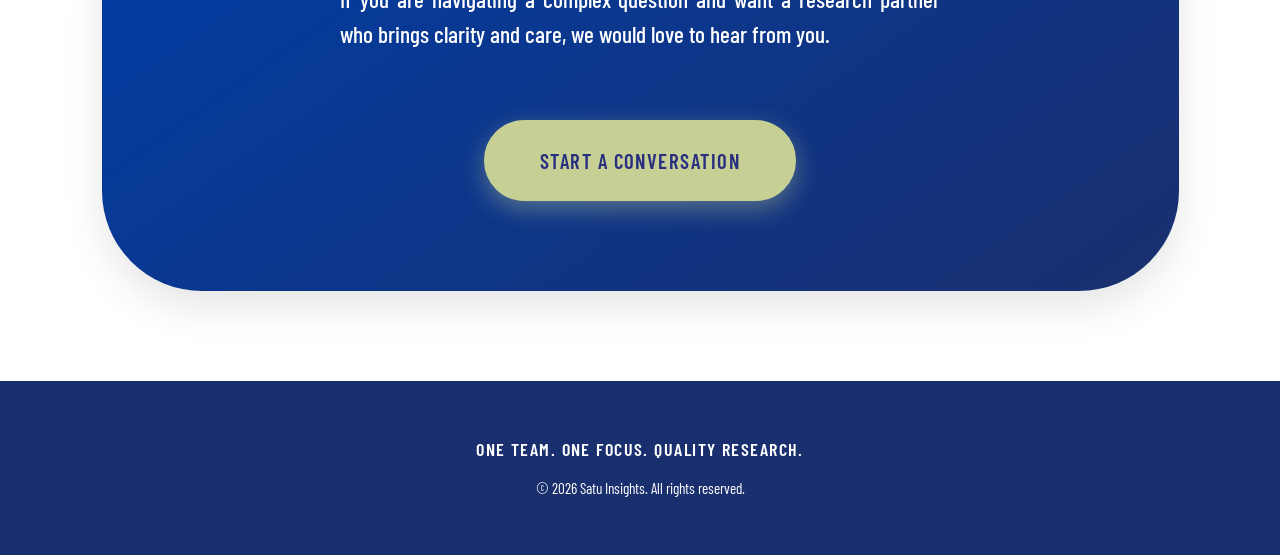
==== commit 34c506a3: "feat: implement custom CSS styles and update page layouts with bento grid components and pill-style " ====
--- a/index.html
+++ b/index.html
@@ -55,32 +55,34 @@
     </section>
 
     <div class="white-bg-wrapper">
-    <section class="section">
-      <div class="container narrow reveal">
-        <p class="lead">At Satu Insights, quality is not an aspiration. It is the baseline.</p>
-        <p>We are a small collective of experienced market researchers, based in Southeast Asia and working with clients
-          globally. Our work is careful, considered, and focused on one thing: turning complex questions into clear,
-          actionable direction.</p>
-        <p>We don't believe in rushed insight or padded reports. We believe in getting it right.</p>
-        <p class="tagline">One Team. One Focus. Quality Research.</p>
+    <section class="section intro-section">
+      <div class="container reveal intro-grid">
+        <div class="intro-left">
+          <p class="lead">At Satu Insights, quality is not an aspiration. It is the baseline.</p>
+        </div>
+        <div class="intro-right">
+          <p>We are a small collective of experienced market researchers, based in Southeast Asia and working with clients globally. Our work is careful, considered, and focused on one thing: turning complex questions into clear, actionable direction.</p>
+          <p>We don't believe in rushed insight or padded reports. We believe in getting it right.</p>
+          <p class="tagline">One Team. One Focus. Quality Research.</p>
+        </div>
       </div>
     </section>
 
-    <section class="section">
+    <section class="section bento-section">
       <div class="container">
         <h2 class="section-title reveal">What We Do</h2>
-        <div class="card-grid card-grid-3">
-          <article class="card">
+        <div class="bento-grid">
+          <article class="card bento-card card-1">
             <h3>Market Research</h3>
             <p>Qualitative and quantitative research designed around your business question, not a template. From study
               design through to clear, decision-ready findings.</p>
           </article>
-          <article class="card">
+          <article class="card bento-card card-2">
             <h3>Strategy and Advisory</h3>
             <p>Translating research into direction. We help teams move from understanding to action, with confidence.
             </p>
           </article>
-          <article class="card">
+          <article class="card bento-card card-3">
             <h3>Research Support</h3>
             <p>Flexible, senior-level research assistance for agencies and teams who need an experienced partner without
               the agency overhead.</p>
@@ -89,11 +91,11 @@
       </div>
     </section>
 
-    <section class="section">
+    <section class="section feature-section">
       <div class="container">
         <h2 class="section-title reveal">Why Clients Work With Us</h2>
-        <div class="card-grid card-grid-2">
-          <article class="feature">
+        <div class="feature-bento-grid">
+          <article class="feature feature-card">
             <div class="feature-icon" aria-hidden="true">
               <svg viewBox="0 0 48 48" fill="none" xmlns="http://www.w3.org/2000/svg">
                 <circle cx="24" cy="24" r="20" stroke="currentColor" stroke-width="2" />
@@ -105,7 +107,7 @@
             <p>Every member of the Satu team is a formally trained market researcher with 6 or more years of hands-on
               experience. You get senior thinking on every project, not just at the proposal stage.</p>
           </article>
-          <article class="feature">
+          <article class="feature feature-card">
             <div class="feature-icon" aria-hidden="true">
               <svg viewBox="0 0 48 48" fill="none" xmlns="http://www.w3.org/2000/svg">
                 <circle cx="24" cy="24" r="20" stroke="currentColor" stroke-width="2" />
@@ -116,7 +118,7 @@
             <p>We immerse ourselves in each client's world, their industry, their audience, their category, before we
               design a single question. Context shapes everything we do.</p>
           </article>
-          <article class="feature">
+          <article class="feature feature-card">
             <div class="feature-icon" aria-hidden="true">
               <svg viewBox="0 0 48 48" fill="none" xmlns="http://www.w3.org/2000/svg">
                 <circle cx="24" cy="24" r="20" stroke="currentColor" stroke-width="2" />
@@ -128,7 +130,7 @@
             <p>No layers, no handoffs, no agency overhead. Clients work directly with the researchers doing the work.
               That keeps us agile, transparent, and genuinely accountable.</p>
           </article>
-          <article class="feature">
+          <article class="feature feature-card">
             <div class="feature-icon" aria-hidden="true">
               <svg viewBox="0 0 48 48" fill="none" xmlns="http://www.w3.org/2000/svg">
                 <circle cx="24" cy="24" r="20" stroke="currentColor" stroke-width="2" />
@@ -144,11 +146,13 @@
       </div>
     </section>
 
-    <section class="section cta-section">
-      <div class="container narrow text-center reveal">
-        <p class="lead">If you are navigating a complex question and want a research partner who brings clarity and
-          care, we would love to hear from you.</p>
-        <a href="contact.html" class="btn">Start a conversation</a>
+    <section class="section pill-cta-wrapper">
+      <div class="container reveal">
+        <div class="pill-cta">
+          <p class="lead">If you are navigating a complex question and want a research partner who brings clarity and
+            care, we would love to hear from you.</p>
+          <a href="contact.html" class="btn pill-btn">Start a conversation</a>
+        </div>
       </div>
     </section>
   </div>
--- a/css/style.css
+++ b/css/style.css
@@ -360,7 +360,8 @@
 }
 
 /* Hero */
-.hero, .page-hero {
+.hero,
+.page-hero {
   min-height: calc(100vh - var(--header-height));
   display: flex;
   align-items: center;
@@ -964,7 +965,8 @@
     display: inline-block;
   }
 
-  .hero, .page-hero {
+  .hero,
+  .page-hero {
     padding: 2rem 0;
   }
 
@@ -1054,19 +1056,26 @@
 .white-bg-wrapper::before {
   content: "";
   position: absolute;
-  top: 0; left: 0; right: 0; bottom: 0;
+  top: 0;
+  left: 0;
+  right: 0;
+  bottom: 0;
   background-image: url('../img/Picture1.png');
-  background-size: auto 110vh; /* Besar namun tidak memenuhi seluruh layar */
-  background-position: left center; /* Ditaruh di kiri, kemudian di-flip ke kanan */
+  background-size: auto 110vh;
+  /* Besar namun tidak memenuhi seluruh layar */
+  background-position: left center;
+  /* Ditaruh di kiri, kemudian di-flip ke kanan */
   background-repeat: no-repeat;
   background-attachment: fixed;
-  transform: scaleX(-1); /* Mirror secara horizontal */
-  opacity: 0.06; /* Sedikit dinaikkan karena sekarang hanya di kanan */
+  transform: scaleX(-1);
+  /* Mirror secara horizontal */
+  opacity: 0.06;
+  /* Sedikit dinaikkan karena sekarang hanya di kanan */
   pointer-events: none;
   z-index: 0;
 }
 
-.white-bg-wrapper > * {
+.white-bg-wrapper>* {
   position: relative;
   z-index: 1;
 }
@@ -1119,9 +1128,10 @@
 .feature,
 .service-block,
 .contact-form {
-  background-color: #412CB7 !important;
+  background: linear-gradient(145deg, var(--color-resolution) 0%, var(--color-resolution) 55%, var(--color-bg-deep) 100%) !important;
   color: #FFFFFF !important;
-  border-color: transparent !important;
+  border-color: rgba(198, 208, 149, 0.15) !important;
+  box-shadow: 0 8px 24px rgba(0, 0, 0, 0.08) !important;
 }
 
 .card:hover,
@@ -1129,7 +1139,9 @@
 .method-card:hover,
 .industry-item:hover,
 .feature:hover {
-  background-color: #352396 !important;
+  background: linear-gradient(145deg, #004ac9 0%, #004ac9 55%, #203a85 100%) !important;
+  border-color: rgba(198, 208, 149, 0.4) !important;
+  box-shadow: 0 16px 40px rgba(0, 0, 0, 0.18) !important;
 }
 
 .card h3,
@@ -1235,7 +1247,7 @@
 }
 
 .site-header.is-scrolled {
-  background: rgba(26, 47, 110, 0.95) !important;
+  background: rgba(0, 61, 165, 0.95) !important;
   backdrop-filter: blur(14px) !important;
   -webkit-backdrop-filter: blur(14px) !important;
   box-shadow: var(--shadow-soft) !important;
@@ -1255,10 +1267,248 @@
   inset: 0;
   background-image: url('../img/Picture1.png');
   background-size: auto 110vh;
-  background-position: left center; /* Ditaruh di kiri lalu di-flip ke kanan */
+  background-position: left center;
+  /* Ditaruh di kiri lalu di-flip ke kanan */
   background-repeat: no-repeat;
-  transform: scaleX(-1); /* Mirror secara horizontal */
+  transform: scaleX(-1);
+  /* Mirror secara horizontal */
   mix-blend-mode: overlay;
   opacity: 0.25;
   pointer-events: none;
+}
+
+/* Align layout with header */
+.narrow {
+  max-width: var(--container-max) !important;
+}
+
+.section p {
+  text-align: justify;
+}
+
+/* --- FUN & CLEAR REDESIGN --- */
+
+/* Intro Layout */
+.intro-grid {
+  display: grid;
+  grid-template-columns: 1.2fr 1fr;
+  gap: 4rem;
+  align-items: start;
+}
+.intro-grid p {
+  text-align: left !important;
+}
+.intro-left .lead {
+  font-size: clamp(2rem, 4vw, 2.8rem) !important;
+  line-height: 1.3 !important;
+  color: var(--color-navy) !important;
+  position: relative;
+  margin-top: 20px;
+}
+.intro-left .lead::before {
+  content: "“";
+  position: absolute;
+  top: -60px;
+  left: -20px;
+  font-size: 8rem;
+  color: rgba(198, 208, 149, 0.4);
+  font-family: serif;
+  z-index: -1;
+  line-height: 1;
+}
+
+/* Bento Grid */
+.bento-grid {
+  display: grid;
+  grid-template-columns: repeat(3, 1fr);
+  gap: 2rem;
+  align-items: start;
+}
+.bento-card {
+  border-radius: 32px !important;
+  transition: transform 0.4s cubic-bezier(0.175, 0.885, 0.32, 1.275), box-shadow 0.4s ease !important;
+}
+.bento-grid .card-2 {
+  margin-top: -30px; /* Stagger effect */
+}
+.bento-card:hover {
+  transform: translateY(-12px) rotate(-1.5deg) scale(1.02) !important;
+  box-shadow: 0 24px 40px rgba(0, 0, 0, 0.15) !important;
+}
+
+/* Feature Grid */
+.feature-bento-grid {
+  display: grid;
+  grid-template-columns: repeat(2, 1fr);
+  gap: 2rem;
+}
+.feature-card {
+  border-radius: 28px !important;
+  padding: 3rem 2.5rem !important;
+  transition: transform 0.4s ease !important;
+}
+.feature-card:hover {
+  transform: translateY(-8px) scale(1.02) !important;
+}
+.feature-icon {
+  background: var(--color-sage) !important;
+  width: 72px;
+  height: 72px;
+  border-radius: 50%;
+  display: flex;
+  align-items: center;
+  justify-content: center;
+  color: var(--color-navy) !important;
+  margin-bottom: 2rem;
+  box-shadow: 0 10px 24px rgba(198, 208, 149, 0.5);
+}
+.feature-icon svg {
+  width: 32px;
+  height: 32px;
+}
+
+/* Pill CTA */
+.pill-cta {
+  background: linear-gradient(145deg, var(--color-resolution) 0%, var(--color-bg-deep) 100%);
+  border-radius: 100px;
+  padding: 5rem 3rem;
+  text-align: center;
+  box-shadow: 0 16px 40px rgba(0, 0, 0, 0.1);
+  display: flex;
+  flex-direction: column;
+  align-items: center;
+  gap: 2rem;
+}
+.pill-cta .lead {
+  color: #FFFFFF !important;
+  max-width: 600px;
+  margin: 0 auto;
+}
+.pill-btn {
+  background-color: var(--color-sage) !important;
+  border-color: var(--color-sage) !important;
+  color: var(--color-navy) !important;
+  border-radius: 50px !important;
+  font-size: 1.15rem !important;
+  padding: 1.2rem 3rem !important;
+  box-shadow: 0 8px 24px rgba(198, 208, 149, 0.4) !important;
+}
+.pill-btn:hover {
+  background-color: #FFFFFF !important;
+  border-color: #FFFFFF !important;
+  color: var(--color-resolution) !important;
+}
+
+/* --- PER-PAGE FUN ANIMATIONS --- */
+
+/* Services Page: Expand & Glow */
+.service-block {
+  border-radius: 40px 10px 40px 10px !important;
+  transition: transform 0.4s cubic-bezier(0.34, 1.56, 0.64, 1), box-shadow 0.4s ease !important;
+}
+.service-block:hover {
+  transform: scale(1.04) translateX(10px) !important;
+  box-shadow: 0 10px 40px rgba(198, 208, 149, 0.6), 0 0 0 2px var(--color-sage) !important;
+}
+
+/* About Page: Pop & Bounce */
+.card-grid-3 {
+  align-items: start;
+}
+.card-grid-3 .value-card:nth-child(2) {
+  margin-top: 40px; /* Staggered */
+}
+.value-card {
+  border-radius: 32px !important;
+  transition: transform 0.6s cubic-bezier(0.68, -0.6, 0.32, 1.6) !important;
+}
+.value-card:hover {
+  transform: translateY(-15px) rotate(3deg) scale(1.05) !important;
+  box-shadow: 0 20px 40px rgba(0, 61, 165, 0.2) !important;
+}
+.founder-photo img {
+  border-radius: 50% 32px 32px 32px !important;
+  transition: transform 0.5s ease !important;
+}
+.founder-block:hover .founder-photo img {
+  transform: scale(1.03) rotate(-2deg) !important;
+}
+
+/* Experience Page: Pill Cloud & 3D Tilt */
+.industry-grid {
+  display: flex !important;
+  flex-wrap: wrap !important;
+  gap: 1rem !important;
+  justify-content: center !important;
+}
+.industry-item {
+  flex: 1 1 auto;
+  max-width: fit-content;
+  background: rgba(198, 208, 149, 0.15) !important;
+  border-radius: 100px !important; /* Pill shape */
+  padding: 1.5rem 2.5rem !important;
+  transition: all 0.4s cubic-bezier(0.175, 0.885, 0.32, 1.275) !important;
+  text-align: center;
+}
+.industry-item h3 {
+  margin-bottom: 0 !important;
+  font-size: 1.4rem !important;
+}
+.industry-item p {
+  display: none; /* Hide details for word cloud look */
+}
+.industry-item:hover {
+  background: var(--color-resolution) !important;
+  transform: scale(1.1) !important;
+  box-shadow: 0 10px 30px rgba(0, 61, 165, 0.3) !important;
+  padding: 1.5rem 3.5rem !important;
+}
+.industry-item:hover h3 {
+  color: #FFFFFF !important;
+}
+
+.methods-grid {
+  perspective: 1200px;
+  display: grid;
+  grid-template-columns: repeat(3, 1fr);
+  gap: 2rem;
+}
+.method-card {
+  border-radius: 24px !important;
+  transition: transform 0.5s ease, box-shadow 0.5s ease !important;
+  transform-style: preserve-3d;
+}
+.method-card:hover {
+  transform: rotateX(10deg) rotateY(-5deg) translateY(-10px) !important;
+  box-shadow: -10px 20px 40px rgba(0, 0, 0, 0.2) !important;
+}
+
+/* Contact form */
+.contact-form {
+  border-radius: 32px !important;
+  transition: transform 0.4s ease !important;
+}
+.contact-form:hover {
+  transform: translateY(-5px) !important;
+  box-shadow: 0 16px 40px rgba(0, 0, 0, 0.1) !important;
+}
+
+@media (max-width: 900px) {
+  .intro-grid {
+    grid-template-columns: 1fr;
+    gap: 2rem;
+  }
+  .bento-grid {
+    grid-template-columns: 1fr;
+  }
+  .bento-grid .card-2 {
+    margin-top: 0;
+  }
+  .feature-bento-grid {
+    grid-template-columns: 1fr;
+  }
+  .pill-cta {
+    border-radius: 40px;
+    padding: 3.5rem 2rem;
+  }
 }
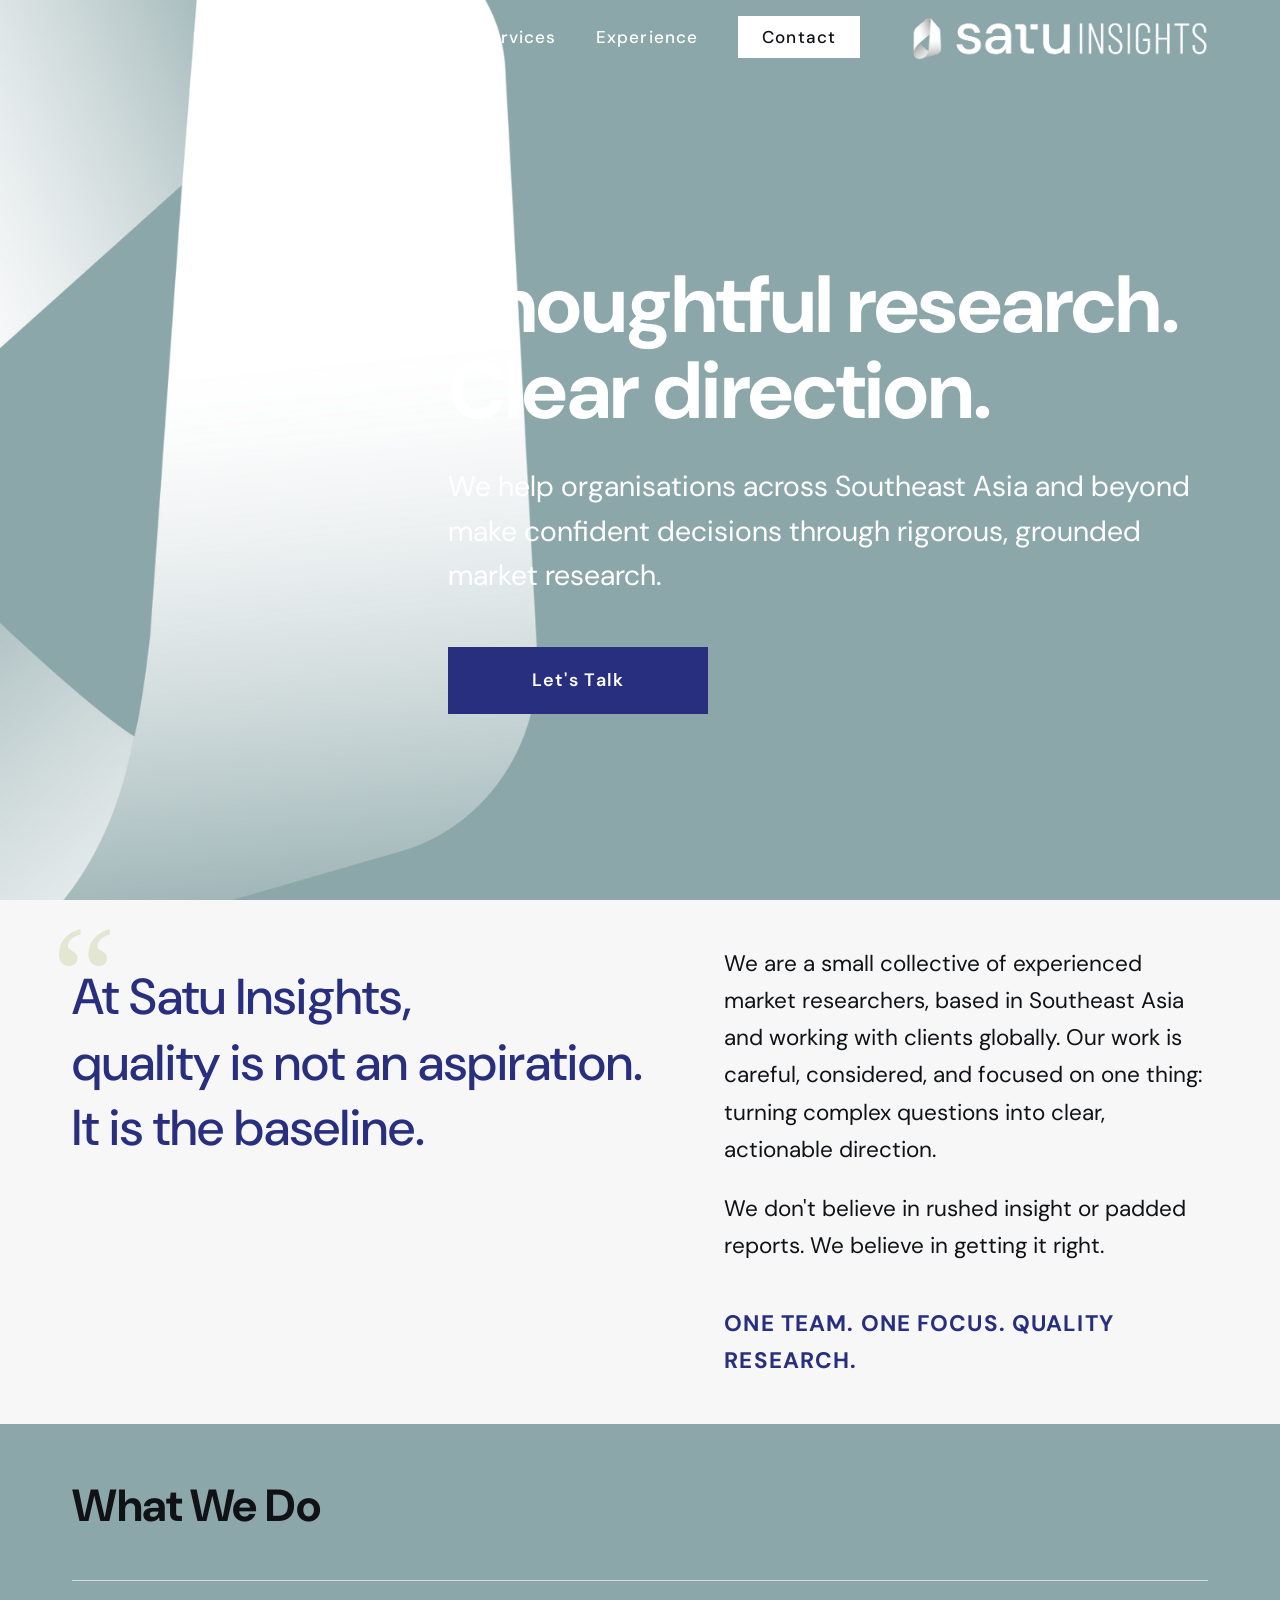
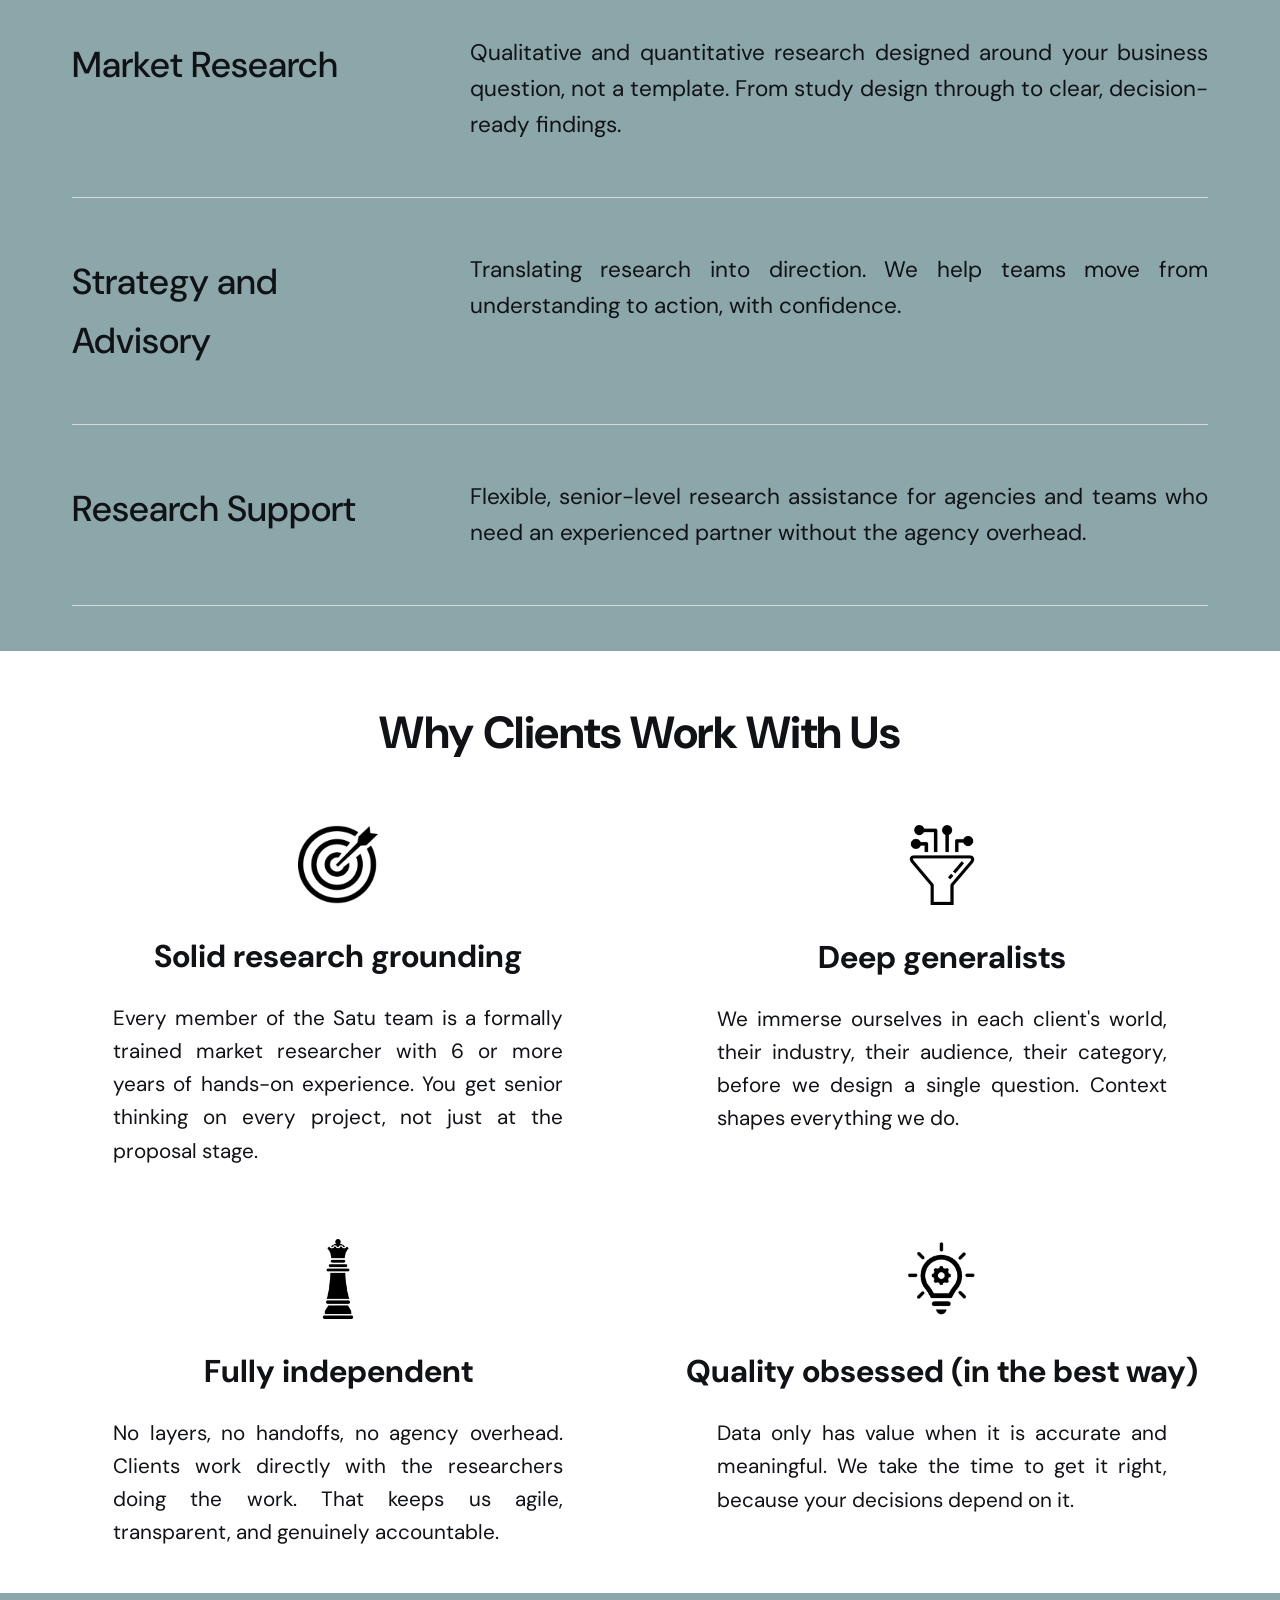
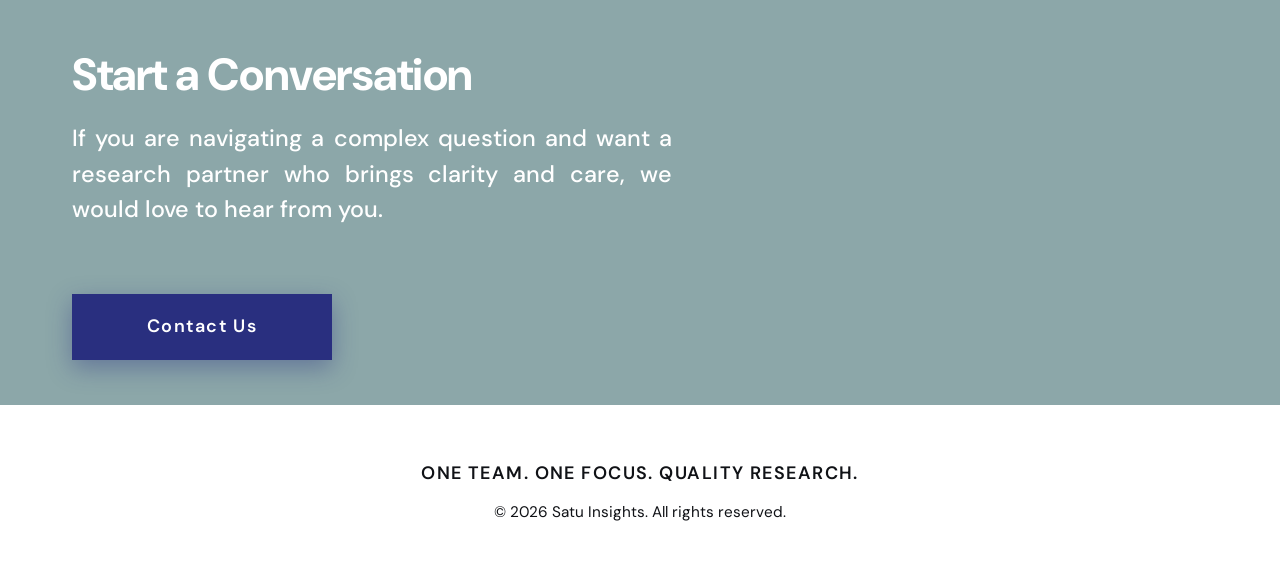
==== commit e0e8acac: "feat: redesign homepage layout and update typography with DM Sans font" ====
--- a/index.html
+++ b/index.html
@@ -9,8 +9,7 @@
     content="We help organisations across Southeast Asia and beyond make confident decisions through rigorous, grounded market research.">
   <link rel="preconnect" href="https://fonts.googleapis.com">
   <link rel="preconnect" href="https://fonts.gstatic.com" crossorigin>
-  <link href="https://fonts.googleapis.com/css2?family=Barlow+Condensed:wght@300;400;500;600;700&display=swap"
-    rel="stylesheet">
+  <link href="https://fonts.googleapis.com/css2?family=DM+Sans:wght@400;500;600;700&display=swap" rel="stylesheet">
   <link rel="icon" type="image/png" href="img/favicon.png">
   <link rel="stylesheet" href="css/style.css">
 </head>
@@ -47,7 +46,7 @@
   <main>
     <section class="hero">
       <div class="container">
-        <h1 class="hero-animate">Thoughtful research. Clear direction.</h1>
+        <h1 class="hero-animate">Thoughtful research.<br>Clear direction.</h1>
         <p class="hero-sub hero-animate hero-animate-delay-1">We help organisations across Southeast Asia and beyond
           make confident decisions through rigorous, grounded market research.</p>
         <a href="contact.html" class="btn hero-animate hero-animate-delay-2">Let's talk</a>
@@ -55,107 +54,91 @@
     </section>
 
     <div class="white-bg-wrapper">
-    <section class="section intro-section">
-      <div class="container reveal intro-grid">
-        <div class="intro-left">
-          <p class="lead">At Satu Insights, quality is not an aspiration. It is the baseline.</p>
+      <section class="section intro-section">
+        <div class="container reveal intro-grid">
+          <div class="intro-left">
+            <p class="lead">At Satu Insights,<br>quality is not an aspiration.<br>It is the baseline.</p>
+          </div>
+          <div class="intro-right">
+            <p>We are a small collective of experienced market researchers, based in Southeast Asia and working with
+              clients globally. Our work is careful, considered, and focused on one thing: turning complex questions
+              into clear, actionable direction.</p>
+            <p>We don't believe in rushed insight or padded reports. We believe in getting it right.</p>
+            <p class="tagline">One Team. One Focus. Quality Research.</p>
+          </div>
         </div>
-        <div class="intro-right">
-          <p>We are a small collective of experienced market researchers, based in Southeast Asia and working with clients globally. Our work is careful, considered, and focused on one thing: turning complex questions into clear, actionable direction.</p>
-          <p>We don't believe in rushed insight or padded reports. We believe in getting it right.</p>
-          <p class="tagline">One Team. One Focus. Quality Research.</p>
+      </section>
+
+      <section class="section" style="background-color: #8CA7A9;">
+        <div class="container">
+          <h2 class="section-title reveal" style="margin-bottom: 2rem;">What We Do</h2>
+          <div class="corrigan-list reveal">
+            <div class="corrigan-item">
+              <h3>Market Research</h3>
+              <p>Qualitative and quantitative research designed around your business question, not a template. From
+                study
+                design through to clear, decision-ready findings.</p>
+            </div>
+            <div class="corrigan-item">
+              <h3>Strategy and Advisory</h3>
+              <p>Translating research into direction. We help teams move from understanding to action, with confidence.
+              </p>
+            </div>
+            <div class="corrigan-item">
+              <h3>Research Support</h3>
+              <p>Flexible, senior-level research assistance for agencies and teams who need an experienced partner
+                without
+                the agency overhead.</p>
+            </div>
+          </div>
         </div>
-      </div>
-    </section>
+      </section>
 
-    <section class="section bento-section">
-      <div class="container">
-        <h2 class="section-title reveal">What We Do</h2>
-        <div class="bento-grid">
-          <article class="card bento-card card-1">
-            <h3>Market Research</h3>
-            <p>Qualitative and quantitative research designed around your business question, not a template. From study
-              design through to clear, decision-ready findings.</p>
-          </article>
-          <article class="card bento-card card-2">
-            <h3>Strategy and Advisory</h3>
-            <p>Translating research into direction. We help teams move from understanding to action, with confidence.
-            </p>
-          </article>
-          <article class="card bento-card card-3">
-            <h3>Research Support</h3>
-            <p>Flexible, senior-level research assistance for agencies and teams who need an experienced partner without
-              the agency overhead.</p>
-          </article>
+      <section class="section feature-section" style="background-color: #FFFFFF;">
+        <div class="container">
+          <h2 class="section-title reveal" style="text-align: center; margin-bottom: 3rem;">Why Clients Work With Us</h2>
+          <div class="clove-grid reveal">
+            <div class="clove-item">
+              <img src="img/icon1.png" alt="Solid research grounding" class="clove-icon">
+              <h3>Solid research grounding</h3>
+              <p>Every member of the Satu team is a formally trained market researcher with 6 or more years of hands-on
+                experience. You get senior thinking on every project, not just at the proposal stage.</p>
+            </div>
+            <div class="clove-item">
+              <img src="img/icon2.png" alt="Deep generalists" class="clove-icon">
+              <h3>Deep generalists</h3>
+              <p>We immerse ourselves in each client's world, their industry, their audience, their category, before we
+                design a single question. Context shapes everything we do.</p>
+            </div>
+            <div class="clove-item">
+              <img src="img/icon4.png" alt="Fully independent" class="clove-icon">
+              <h3>Fully independent</h3>
+              <p>No layers, no handoffs, no agency overhead. Clients work directly with the researchers doing the work.
+                That keeps us agile, transparent, and genuinely accountable.</p>
+            </div>
+            <div class="clove-item">
+              <img src="img/icon3.png" alt="Quality obsessed (in the best way)" class="clove-icon">
+              <h3>Quality obsessed (in the best way)</h3>
+              <p>Data only has value when it is accurate and meaningful. We take the time to get it right, because your
+                decisions depend on it.</p>
+            </div>
+          </div>
         </div>
-      </div>
-    </section>
+      </section>
 
-    <section class="section feature-section">
-      <div class="container">
-        <h2 class="section-title reveal">Why Clients Work With Us</h2>
-        <div class="feature-bento-grid">
-          <article class="feature feature-card">
-            <div class="feature-icon" aria-hidden="true">
-              <svg viewBox="0 0 48 48" fill="none" xmlns="http://www.w3.org/2000/svg">
-                <circle cx="24" cy="24" r="20" stroke="currentColor" stroke-width="2" />
-                <path d="M16 24l6 6 12-12" stroke="currentColor" stroke-width="2" stroke-linecap="round"
-                  stroke-linejoin="round" />
-              </svg>
+      <section class="section pill-cta-wrapper">
+        <div class="container reveal">
+          <div class="pill-cta">
+            <div style="display: flex; flex-direction: column; gap: 0.5rem;">
+              <h2 class="section-title" style="color: #FFFFFF; margin-bottom: 0;">Start a Conversation</h2>
+              <p class="lead" style="margin-bottom: 0;">If you are navigating a complex question and want a research partner who brings clarity and
+                care, we would love to hear from you.</p>
             </div>
-            <h3>Solid research grounding</h3>
-            <p>Every member of the Satu team is a formally trained market researcher with 6 or more years of hands-on
-              experience. You get senior thinking on every project, not just at the proposal stage.</p>
-          </article>
-          <article class="feature feature-card">
-            <div class="feature-icon" aria-hidden="true">
-              <svg viewBox="0 0 48 48" fill="none" xmlns="http://www.w3.org/2000/svg">
-                <circle cx="24" cy="24" r="20" stroke="currentColor" stroke-width="2" />
-                <path d="M24 14v20M14 24h20" stroke="currentColor" stroke-width="2" stroke-linecap="round" />
-              </svg>
-            </div>
-            <h3>Deep generalists</h3>
-            <p>We immerse ourselves in each client's world, their industry, their audience, their category, before we
-              design a single question. Context shapes everything we do.</p>
-          </article>
-          <article class="feature feature-card">
-            <div class="feature-icon" aria-hidden="true">
-              <svg viewBox="0 0 48 48" fill="none" xmlns="http://www.w3.org/2000/svg">
-                <circle cx="24" cy="24" r="20" stroke="currentColor" stroke-width="2" />
-                <path d="M18 24h12M24 18v12" stroke="currentColor" stroke-width="2" stroke-linecap="round" />
-                <circle cx="24" cy="24" r="4" stroke="currentColor" stroke-width="2" />
-              </svg>
-            </div>
-            <h3>Fully independent</h3>
-            <p>No layers, no handoffs, no agency overhead. Clients work directly with the researchers doing the work.
-              That keeps us agile, transparent, and genuinely accountable.</p>
-          </article>
-          <article class="feature feature-card">
-            <div class="feature-icon" aria-hidden="true">
-              <svg viewBox="0 0 48 48" fill="none" xmlns="http://www.w3.org/2000/svg">
-                <circle cx="24" cy="24" r="20" stroke="currentColor" stroke-width="2" />
-                <path d="M24 16l2 6h6l-5 4 2 6-5-4-5 4 2-6-5-4h6l2-6z" stroke="currentColor" stroke-width="2"
-                  stroke-linejoin="round" />
-              </svg>
-            </div>
-            <h3>Quality obsessed (in the best way)</h3>
-            <p>Data only has value when it is accurate and meaningful. We take the time to get it right, because your
-              decisions depend on it.</p>
-          </article>
+            <a href="contact.html" class="btn pill-btn">Contact us</a>
+          </div>
         </div>
-      </div>
-    </section>
-
-    <section class="section pill-cta-wrapper">
-      <div class="container reveal">
-        <div class="pill-cta">
-          <p class="lead">If you are navigating a complex question and want a research partner who brings clarity and
-            care, we would love to hear from you.</p>
-          <a href="contact.html" class="btn pill-btn">Start a conversation</a>
-        </div>
-      </div>
-    </section>
-  </div>
+      </section>
+    </div>
   </main>
 
   <footer class="site-footer">
--- a/css/style.css
+++ b/css/style.css
@@ -1,8 +1,8 @@
 /* Satu Insights - Brixen Fluid inspired */
 :root {
-  --color-navy: #292F7F;
-  --color-resolution: #003DA5;
-  --color-bg-deep: #1a2f6e;
+  --color-navy: #8CA7A9;
+  --color-resolution: #8CA7A9;
+  --color-bg-deep: #8CA7A9;
   --color-sage: #C6D095;
   --color-sage-light: #d8e4b8;
   --color-sage-muted: rgba(198, 208, 149, 0.88);
@@ -10,7 +10,7 @@
   --color-text-muted: rgba(216, 228, 184, 0.82);
   --color-heading: #C6D095;
   --color-white: #ffffff;
-  --font-family: 'Barlow Condensed', sans-serif;
+  --font-family: 'DM Sans', sans-serif;
   --container-max: 1140px;
   --container-narrow: 740px;
   --header-height: 76px;
@@ -85,9 +85,9 @@
 
 .container {
   width: 100%;
-  max-width: var(--container-max);
+  max-width: 100%;
   margin: 0 auto;
-  padding: 0 1.75rem;
+  padding: 0 4rem;
 }
 
 .narrow {
@@ -96,21 +96,19 @@
 
 /* Ambient fluid background - resolution blue + navy blend */
 .ambient-bg {
-  position: fixed;
-  inset: 0;
+  position: absolute;
+  top: 0;
+  left: 0;
+  width: 100%;
+  height: 100vh;
   z-index: -1;
   overflow: hidden;
   pointer-events: none;
-  background:
-    radial-gradient(ellipse 90% 70% at 15% 10%, rgba(198, 208, 149, 0.22) 0%, transparent 50%),
-    radial-gradient(ellipse 70% 55% at 85% 75%, rgba(198, 208, 149, 0.18) 0%, transparent 48%),
-    radial-gradient(ellipse 60% 50% at 50% 100%, rgba(198, 208, 149, 0.12) 0%, transparent 55%),
-    radial-gradient(ellipse 80% 60% at 80% 20%, rgba(0, 61, 165, 0.55) 0%, transparent 55%),
-    radial-gradient(ellipse 75% 55% at 20% 80%, rgba(41, 47, 127, 0.6) 0%, transparent 52%),
-    linear-gradient(145deg, var(--color-resolution) 0%, var(--color-bg-deep) 42%, var(--color-navy) 100%);
+  background: #8CA7A9;
 }
 
 .blob {
+  display: none;
   position: absolute;
   border-radius: 50%;
   filter: blur(70px);
@@ -139,7 +137,7 @@
 .blob-3 {
   width: 300px;
   height: 300px;
-  background: rgba(0, 61, 165, 0.35);
+  background: rgba(140, 167, 169, 0.35);
   top: 42%;
   left: 52%;
   animation-delay: -12s;
@@ -216,32 +214,33 @@
 
 /* Header */
 .site-header {
-  position: sticky;
+  position: relative;
   top: 0;
   z-index: 100;
-  background: rgba(26, 47, 110, 0.82);
-  backdrop-filter: blur(14px);
-  -webkit-backdrop-filter: blur(14px);
-  border-bottom: 1px solid rgba(198, 208, 149, 0.25);
+  background: transparent;
+  border-bottom: none;
   transition: box-shadow var(--transition), background var(--transition);
 }
 
 .site-header.is-scrolled {
-  box-shadow: var(--shadow-soft);
-  background: rgba(26, 47, 110, 0.94);
+  box-shadow: none;
+  background: transparent;
 }
 
 .header-inner {
   display: flex;
   align-items: center;
-  justify-content: space-between;
+  justify-content: flex-start;
+  gap: 2rem;
   height: var(--header-height);
+  flex-direction: row-reverse;
 }
 
 .logo {
   display: inline-flex;
   align-items: center;
   transition: transform var(--transition);
+  margin-right: -0.9rem;
 }
 
 .logo:hover {
@@ -270,7 +269,7 @@
   font-size: 0.95rem;
   font-weight: 500;
   letter-spacing: 0.06em;
-  text-transform: uppercase;
+  text-transform: capitalize;
   color: var(--color-sage-muted);
   position: relative;
   transition: color var(--transition), transform var(--transition);
@@ -310,7 +309,7 @@
   padding: 0.55rem 1.35rem;
   background: var(--color-sage);
   color: var(--color-navy) !important;
-  border-radius: var(--radius);
+  border-radius: 0;
   transition: transform var(--transition), box-shadow var(--transition), background var(--transition);
 }
 
@@ -367,6 +366,16 @@
   align-items: center;
   position: relative;
   padding: 2rem 0;
+  background: transparent;
+}
+
+.hero .container,
+.page-hero .container {
+  display: flex;
+  flex-direction: column;
+  align-items: flex-start;
+  text-align: left;
+  padding-left: clamp(2rem, 35vw, 34rem);
 }
 
 .hero h1,
@@ -375,14 +384,14 @@
   font-weight: 700;
   line-height: 1.05;
   letter-spacing: -0.01em;
-  max-width: 14ch;
+  max-width: none;
   margin-bottom: 1.75rem;
   color: var(--color-sage-light);
 }
 
 .hero-sub,
 .page-sub {
-  font-size: clamp(1.15rem, 2.5vw, 1.4rem);
+  font-size: clamp(1.35rem, 3vw, 1.6rem);
   font-weight: 400;
   max-width: 44ch;
   color: var(--color-text-muted);
@@ -393,17 +402,19 @@
 /* Buttons */
 .btn {
   display: inline-block;
-  padding: 0.9rem 2.25rem;
+  padding: 0.9rem 0;
+  width: 260px;
+  text-align: center;
   font-family: var(--font-family);
   font-size: 1rem;
   font-weight: 600;
   letter-spacing: 0.07em;
-  text-transform: uppercase;
-  border: 2px solid var(--color-sage);
-  border-radius: var(--radius);
+  text-transform: capitalize;
+  border: 2px solid #292F7F;
+  border-radius: 0;
   cursor: pointer;
-  background: var(--color-sage);
-  color: var(--color-navy);
+  background: #292F7F;
+  color: #FFFFFF;
   transition: transform var(--transition), box-shadow var(--transition), background var(--transition), border-color var(--transition);
   position: relative;
   overflow: hidden;
@@ -420,9 +431,10 @@
 
 .btn:hover {
   transform: translateY(-3px);
-  box-shadow: 0 10px 28px rgba(198, 208, 149, 0.35);
-  background: var(--color-sage-light);
-  border-color: var(--color-sage-light);
+  box-shadow: 0 10px 28px rgba(41, 47, 127, 0.35);
+  background: #1e235e;
+  border-color: #1e235e;
+  color: #FFFFFF;
 }
 
 .btn:hover::before {
@@ -435,7 +447,7 @@
 
 /* Sections */
 .section {
-  padding: 5rem 0;
+  padding: 2.5rem 0;
   position: relative;
 }
 
@@ -459,6 +471,10 @@
   color: var(--color-sage-light);
 }
 
+p {
+  font-size: 1.15rem;
+}
+
 .section p {
   margin-bottom: 1.25rem;
   color: var(--color-text-muted);
@@ -468,13 +484,17 @@
   margin-bottom: 0;
 }
 
+.intro-right p {
+  font-size: 1.25rem;
+}
+
 .tagline {
-  font-weight: 600;
-  font-size: 1.05rem;
-  letter-spacing: 0.08em;
+  font-weight: 700;
+  font-size: 1.5rem;
+  letter-spacing: 0.05em;
   text-transform: uppercase;
   margin-top: 2.25rem !important;
-  color: var(--color-sage);
+  color: #292F7F !important;
 }
 
 .text-center {
@@ -805,7 +825,7 @@
   padding: 0.8rem 1rem;
   border: 1px solid rgba(198, 208, 149, 0.4);
   border-radius: var(--radius);
-  background: rgba(26, 47, 110, 0.5);
+  background: rgba(140, 167, 169, 0.5);
   color: var(--color-text);
   transition: border-color var(--transition), box-shadow var(--transition), transform var(--transition);
 }
@@ -879,7 +899,7 @@
   padding: 3rem 0;
   text-align: center;
   border-top: 1px solid rgba(198, 208, 149, 0.22);
-  background: rgba(198, 208, 149, 0.08);
+  background: #8CA7A9;
 }
 
 .footer-tagline {
@@ -939,7 +959,7 @@
     top: var(--header-height);
     left: 0;
     right: 0;
-    background: rgba(26, 47, 110, 0.97);
+    background: rgba(140, 167, 169, 0.97);
     backdrop-filter: blur(14px);
     border-bottom: 1px solid rgba(198, 208, 149, 0.22);
     padding: 1.75rem;
@@ -1037,20 +1057,24 @@
   color: #FFFFFF;
 }
 
-.nav-cta {
+.site-nav .nav-cta {
   background: #FFFFFF;
   color: #101216 !important;
 }
 
-.nav-cta:hover,
-.nav-cta.active {
+.site-nav .nav-cta:hover,
+.site-nav .nav-cta.active {
   background: #f0f0f0;
   color: #101216 !important;
 }
 
 .white-bg-wrapper {
-  background-color: #FFFFFF;
+  background-color: #f7f7f8;
   position: relative;
+}
+
+.white-bg-wrapper::after {
+  display: none;
 }
 
 .white-bg-wrapper::before {
@@ -1062,15 +1086,9 @@
   bottom: 0;
   background-image: url('../img/Picture1.png');
   background-size: auto 110vh;
-  /* Besar namun tidak memenuhi seluruh layar */
   background-position: left center;
-  /* Ditaruh di kiri, kemudian di-flip ke kanan */
   background-repeat: no-repeat;
-  background-attachment: fixed;
-  transform: scaleX(-1);
-  /* Mirror secara horizontal */
   opacity: 0.06;
-  /* Sedikit dinaikkan karena sekarang hanya di kanan */
   pointer-events: none;
   z-index: 0;
 }
@@ -1086,9 +1104,9 @@
 }
 
 .site-footer {
-  background: transparent !important;
-  color: #FFFFFF !important;
-  border-top: none !important;
+  background: #FFFFFF !important;
+  color: #101216 !important;
+  border-top: 1px solid #E5E5E5 !important;
 }
 
 .section p,
@@ -1114,7 +1132,7 @@
 
 .footer-tagline,
 .footer-copy {
-  color: #FFFFFF !important;
+  color: #101216 !important;
 }
 
 .bullet-list li::before {
@@ -1228,14 +1246,14 @@
 }
 
 .btn {
-  background-color: #71AEAF !important;
-  border-color: #71AEAF !important;
+  background-color: #292F7F !important;
+  border-color: #292F7F !important;
   color: #FFFFFF !important;
 }
 
 .btn:hover {
-  background-color: #5c9293 !important;
-  border-color: #5c9293 !important;
+  background-color: #1e235e !important;
+  border-color: #1e235e !important;
 }
 
 .site-header {
@@ -1247,10 +1265,10 @@
 }
 
 .site-header.is-scrolled {
-  background: rgba(0, 61, 165, 0.95) !important;
-  backdrop-filter: blur(14px) !important;
-  -webkit-backdrop-filter: blur(14px) !important;
-  box-shadow: var(--shadow-soft) !important;
+  background: transparent !important;
+  backdrop-filter: none !important;
+  -webkit-backdrop-filter: none !important;
+  box-shadow: none !important;
 }
 
 .section+.section {
@@ -1268,12 +1286,7 @@
   background-image: url('../img/Picture1.png');
   background-size: auto 110vh;
   background-position: left center;
-  /* Ditaruh di kiri lalu di-flip ke kanan */
   background-repeat: no-repeat;
-  transform: scaleX(-1);
-  /* Mirror secara horizontal */
-  mix-blend-mode: overlay;
-  opacity: 0.25;
   pointer-events: none;
 }
 
@@ -1295,16 +1308,19 @@
   gap: 4rem;
   align-items: start;
 }
+
 .intro-grid p {
   text-align: left !important;
 }
+
 .intro-left .lead {
   font-size: clamp(2rem, 4vw, 2.8rem) !important;
   line-height: 1.3 !important;
-  color: var(--color-navy) !important;
+  color: #292F7F !important;
   position: relative;
   margin-top: 20px;
 }
+
 .intro-left .lead::before {
   content: "“";
   position: absolute;
@@ -1324,13 +1340,17 @@
   gap: 2rem;
   align-items: start;
 }
+
 .bento-card {
   border-radius: 32px !important;
   transition: transform 0.4s cubic-bezier(0.175, 0.885, 0.32, 1.275), box-shadow 0.4s ease !important;
 }
+
 .bento-grid .card-2 {
-  margin-top: -30px; /* Stagger effect */
-}
+  margin-top: -30px;
+  /* Stagger effect */
+}
+
 .bento-card:hover {
   transform: translateY(-12px) rotate(-1.5deg) scale(1.02) !important;
   box-shadow: 0 24px 40px rgba(0, 0, 0, 0.15) !important;
@@ -1342,14 +1362,17 @@
   grid-template-columns: repeat(2, 1fr);
   gap: 2rem;
 }
+
 .feature-card {
   border-radius: 28px !important;
   padding: 3rem 2.5rem !important;
   transition: transform 0.4s ease !important;
 }
+
 .feature-card:hover {
   transform: translateY(-8px) scale(1.02) !important;
 }
+
 .feature-icon {
   background: var(--color-sage) !important;
   width: 72px;
@@ -1362,41 +1385,47 @@
   margin-bottom: 2rem;
   box-shadow: 0 10px 24px rgba(198, 208, 149, 0.5);
 }
+
 .feature-icon svg {
   width: 32px;
   height: 32px;
 }
 
 /* Pill CTA */
+.pill-cta-wrapper {
+  background: linear-gradient(145deg, var(--color-resolution) 0%, var(--color-bg-deep) 100%);
+}
+
 .pill-cta {
-  background: linear-gradient(145deg, var(--color-resolution) 0%, var(--color-bg-deep) 100%);
-  border-radius: 100px;
-  padding: 5rem 3rem;
-  text-align: center;
-  box-shadow: 0 16px 40px rgba(0, 0, 0, 0.1);
+  text-align: left;
   display: flex;
   flex-direction: column;
-  align-items: center;
+  align-items: flex-start;
   gap: 2rem;
 }
+
 .pill-cta .lead {
   color: #FFFFFF !important;
   max-width: 600px;
-  margin: 0 auto;
-}
+  margin: 0;
+}
+
 .pill-btn {
-  background-color: var(--color-sage) !important;
-  border-color: var(--color-sage) !important;
-  color: var(--color-navy) !important;
-  border-radius: 50px !important;
-  font-size: 1.15rem !important;
-  padding: 1.2rem 3rem !important;
-  box-shadow: 0 8px 24px rgba(198, 208, 149, 0.4) !important;
-}
+  background-color: #292F7F !important;
+  border-color: #292F7F !important;
+  color: #FFFFFF !important;
+  border-radius: 0 !important;
+  font-size: 1rem !important;
+  padding: 0.9rem 0 !important;
+  width: 260px !important;
+  text-align: center !important;
+  box-shadow: 0 8px 24px rgba(41, 47, 127, 0.4) !important;
+}
+
 .pill-btn:hover {
-  background-color: #FFFFFF !important;
-  border-color: #FFFFFF !important;
-  color: var(--color-resolution) !important;
+  background-color: #1e235e !important;
+  border-color: #1e235e !important;
+  color: #FFFFFF !important;
 }
 
 /* --- PER-PAGE FUN ANIMATIONS --- */
@@ -1406,6 +1435,7 @@
   border-radius: 40px 10px 40px 10px !important;
   transition: transform 0.4s cubic-bezier(0.34, 1.56, 0.64, 1), box-shadow 0.4s ease !important;
 }
+
 .service-block:hover {
   transform: scale(1.04) translateX(10px) !important;
   box-shadow: 0 10px 40px rgba(198, 208, 149, 0.6), 0 0 0 2px var(--color-sage) !important;
@@ -1415,21 +1445,27 @@
 .card-grid-3 {
   align-items: start;
 }
+
 .card-grid-3 .value-card:nth-child(2) {
-  margin-top: 40px; /* Staggered */
-}
+  margin-top: 40px;
+  /* Staggered */
+}
+
 .value-card {
   border-radius: 32px !important;
   transition: transform 0.6s cubic-bezier(0.68, -0.6, 0.32, 1.6) !important;
 }
+
 .value-card:hover {
   transform: translateY(-15px) rotate(3deg) scale(1.05) !important;
-  box-shadow: 0 20px 40px rgba(0, 61, 165, 0.2) !important;
-}
+  box-shadow: 0 20px 40px rgba(140, 167, 169, 0.2) !important;
+}
+
 .founder-photo img {
   border-radius: 50% 32px 32px 32px !important;
   transition: transform 0.5s ease !important;
 }
+
 .founder-block:hover .founder-photo img {
   transform: scale(1.03) rotate(-2deg) !important;
 }
@@ -1441,28 +1477,35 @@
   gap: 1rem !important;
   justify-content: center !important;
 }
+
 .industry-item {
   flex: 1 1 auto;
   max-width: fit-content;
   background: rgba(198, 208, 149, 0.15) !important;
-  border-radius: 100px !important; /* Pill shape */
+  border-radius: 100px !important;
+  /* Pill shape */
   padding: 1.5rem 2.5rem !important;
   transition: all 0.4s cubic-bezier(0.175, 0.885, 0.32, 1.275) !important;
   text-align: center;
 }
+
 .industry-item h3 {
   margin-bottom: 0 !important;
   font-size: 1.4rem !important;
 }
+
 .industry-item p {
-  display: none; /* Hide details for word cloud look */
-}
+  display: none;
+  /* Hide details for word cloud look */
+}
+
 .industry-item:hover {
   background: var(--color-resolution) !important;
   transform: scale(1.1) !important;
-  box-shadow: 0 10px 30px rgba(0, 61, 165, 0.3) !important;
+  box-shadow: 0 10px 30px rgba(140, 167, 169, 0.3) !important;
   padding: 1.5rem 3.5rem !important;
 }
+
 .industry-item:hover h3 {
   color: #FFFFFF !important;
 }
@@ -1473,11 +1516,13 @@
   grid-template-columns: repeat(3, 1fr);
   gap: 2rem;
 }
+
 .method-card {
   border-radius: 24px !important;
   transition: transform 0.5s ease, box-shadow 0.5s ease !important;
   transform-style: preserve-3d;
 }
+
 .method-card:hover {
   transform: rotateX(10deg) rotateY(-5deg) translateY(-10px) !important;
   box-shadow: -10px 20px 40px rgba(0, 0, 0, 0.2) !important;
@@ -1488,9 +1533,78 @@
   border-radius: 32px !important;
   transition: transform 0.4s ease !important;
 }
+
 .contact-form:hover {
   transform: translateY(-5px) !important;
   box-shadow: 0 16px 40px rgba(0, 0, 0, 0.1) !important;
+}
+
+.corrigan-list {
+  border-top: 1px solid #d9d9d9;
+  margin-top: 1rem;
+}
+
+.corrigan-item {
+  display: flex;
+  flex-direction: row;
+  padding: 3rem 0;
+  border-bottom: 1px solid #d9d9d9;
+  background: transparent;
+  align-items: flex-start;
+}
+
+.corrigan-item h3 {
+  flex: 0 0 35%;
+  margin: 0;
+  padding-right: 3rem;
+  font-size: 2rem;
+  font-weight: 500;
+  color: #101216;
+}
+
+.corrigan-item p {
+  flex: 1;
+  margin: 0;
+  font-size: 1.25rem;
+  color: #101216;
+  line-height: 1.6;
+}
+
+/* Clove Layout - Our Services */
+.clove-grid {
+  display: grid;
+  grid-template-columns: repeat(2, 1fr);
+  gap: 4rem;
+  margin-top: 2rem;
+}
+
+.clove-item {
+  display: flex;
+  flex-direction: column;
+  align-items: center;
+  text-align: center;
+}
+
+.clove-icon {
+  width: 80px;
+  height: auto;
+  margin-bottom: 1.5rem;
+  object-fit: contain;
+}
+
+.clove-item h3 {
+  font-family: var(--font-family-serif, inherit);
+  font-size: 1.75rem;
+  margin-bottom: 1rem;
+  color: #101216;
+}
+
+.clove-item p {
+  max-width: 450px;
+  margin: 0 auto;
+  font-size: 1.15rem;
+  line-height: 1.6;
+  color: #101216;
 }
 
 @media (max-width: 900px) {
@@ -1498,17 +1612,36 @@
     grid-template-columns: 1fr;
     gap: 2rem;
   }
+
+  .clove-grid {
+    grid-template-columns: 1fr;
+    gap: 3rem;
+  }
+
+  .corrigan-item {
+    flex-direction: column;
+    padding: 2rem 0;
+  }
+
+  .corrigan-item h3 {
+    flex: none;
+    width: 100%;
+    padding-right: 0;
+    margin-bottom: 1rem;
+    font-size: 1.75rem;
+  }
+
   .bento-grid {
     grid-template-columns: 1fr;
   }
+
   .bento-grid .card-2 {
     margin-top: 0;
   }
+
   .feature-bento-grid {
     grid-template-columns: 1fr;
   }
-  .pill-cta {
-    border-radius: 40px;
-    padding: 3.5rem 2rem;
-  }
+
+
 }
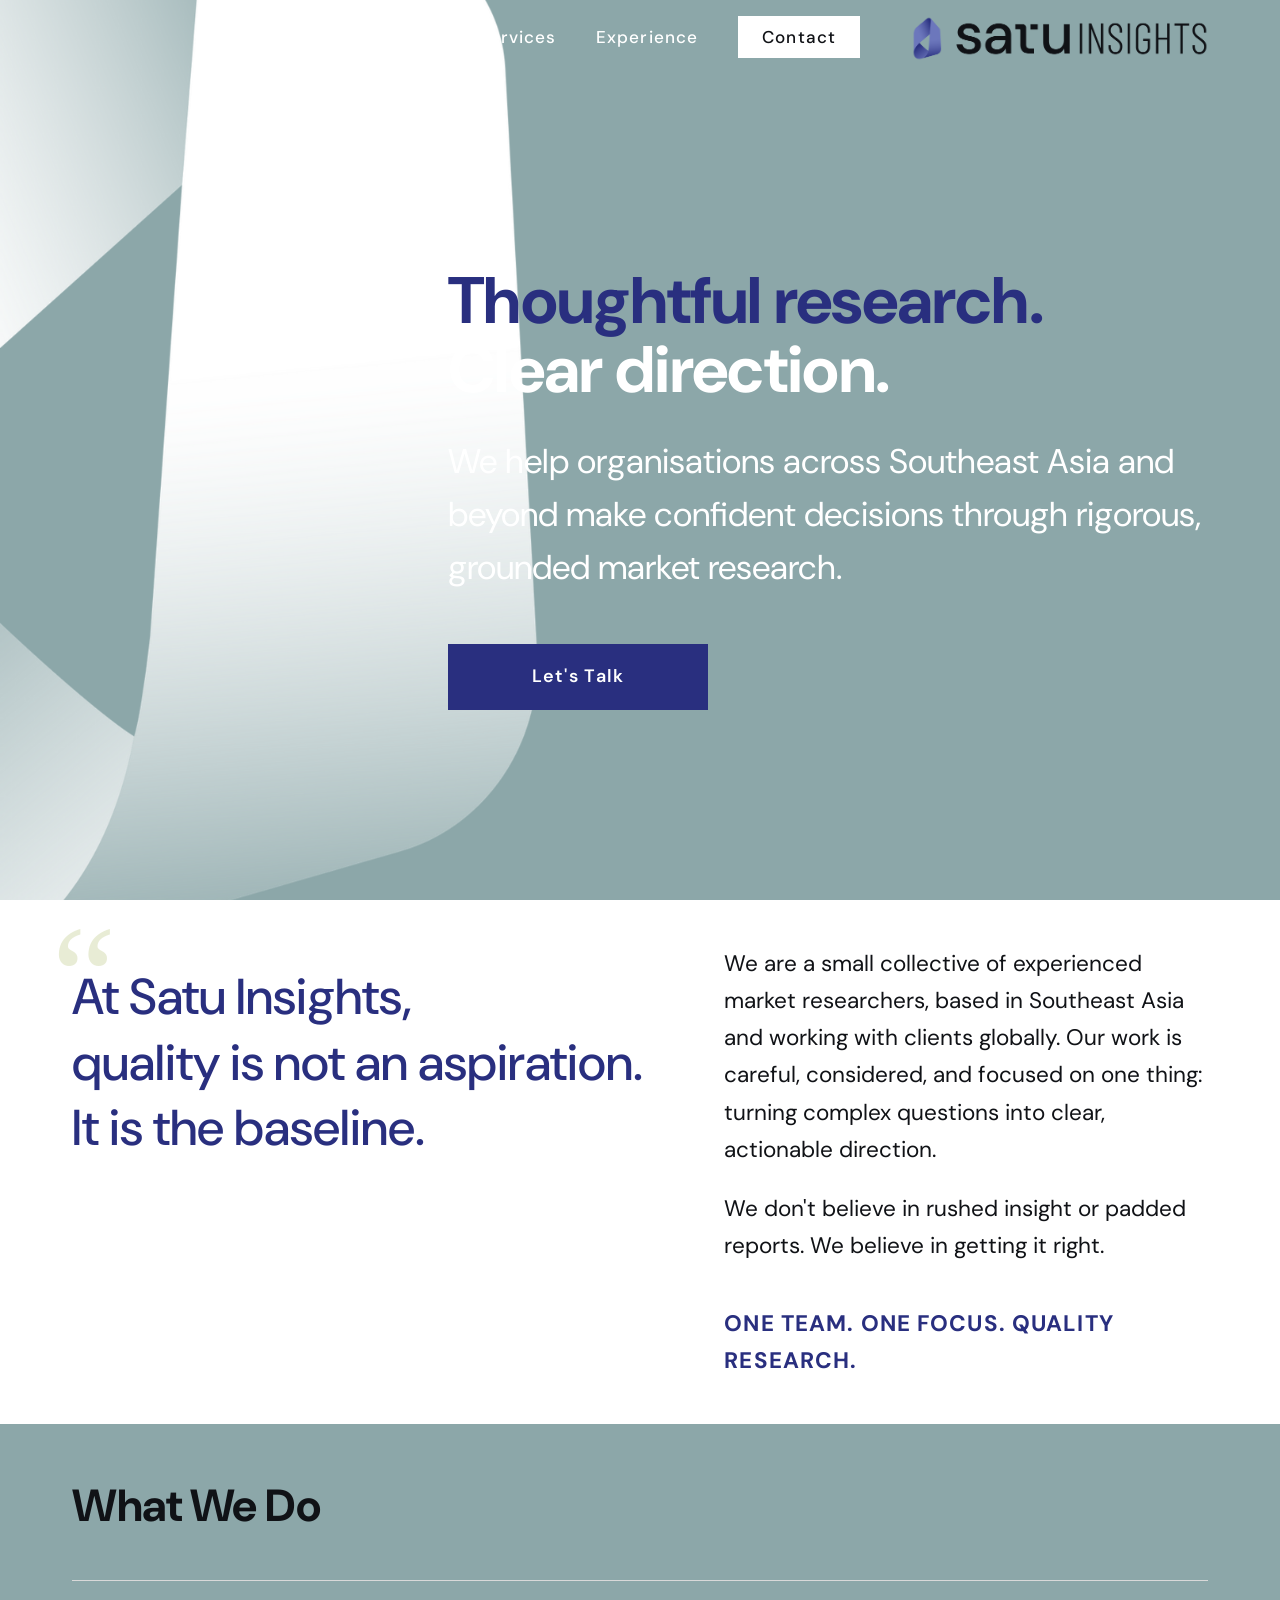
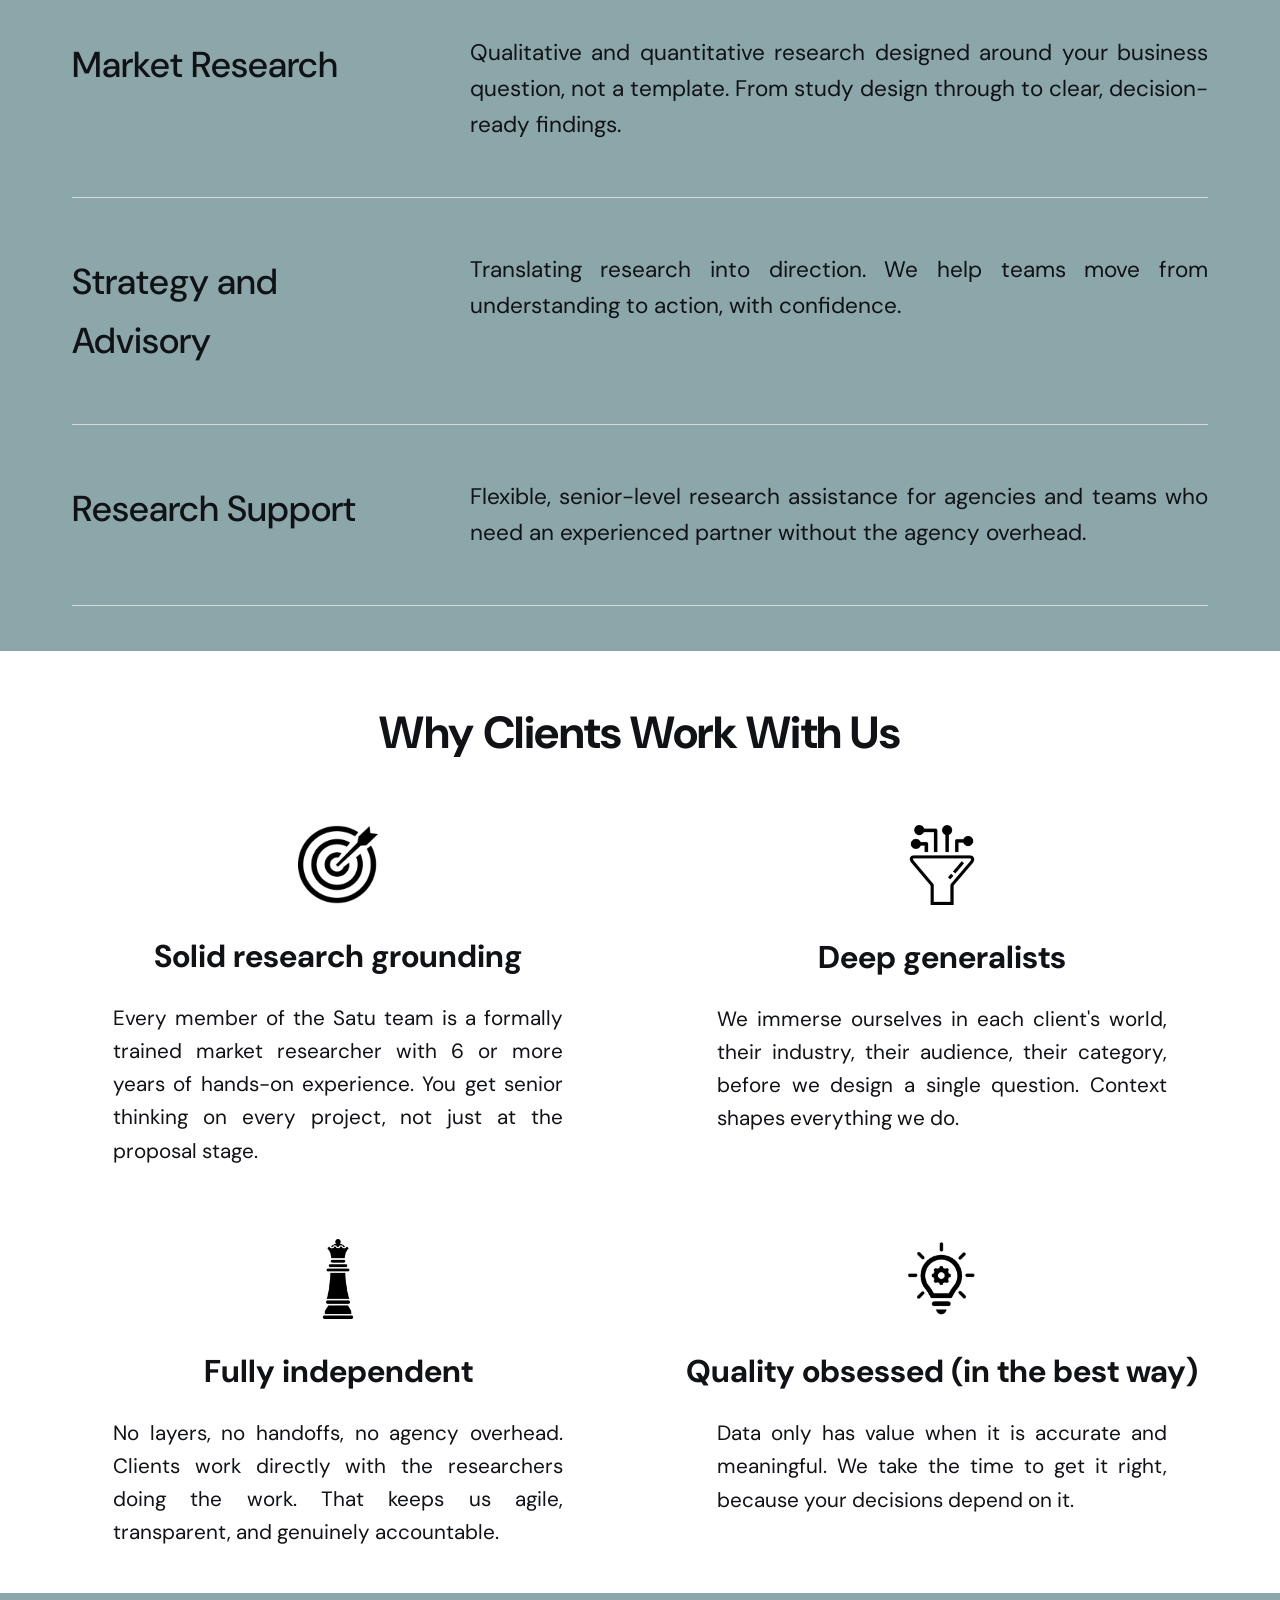
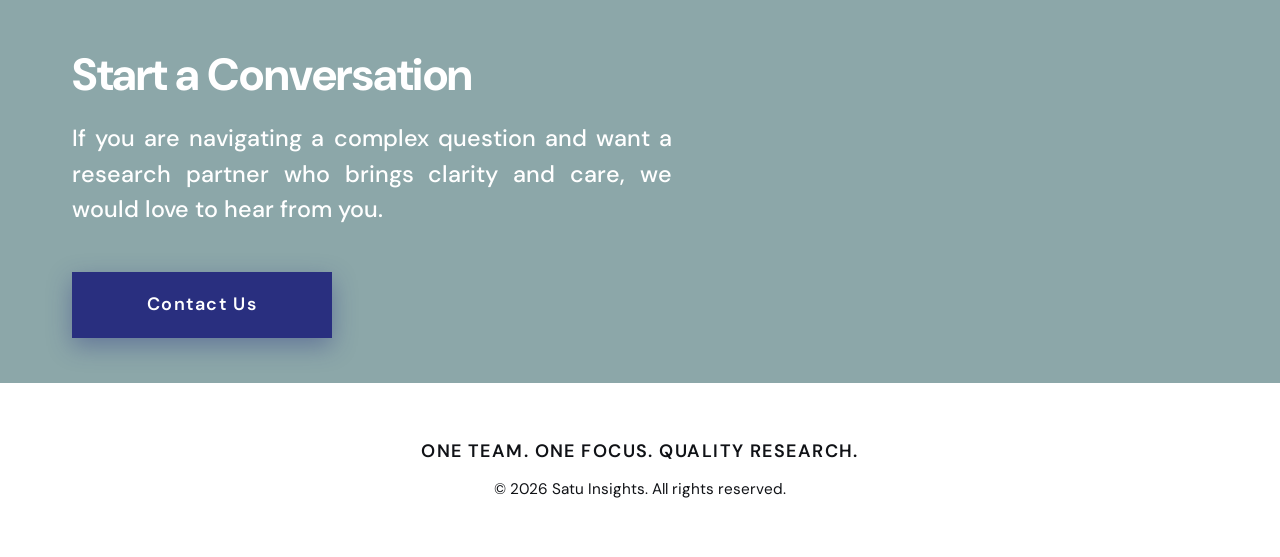
==== commit 06a1aacd: "feat: implement site-wide styling and color-coded hero headings" ====
--- a/index.html
+++ b/index.html
@@ -46,7 +46,7 @@
   <main>
     <section class="hero">
       <div class="container">
-        <h1 class="hero-animate">Thoughtful research.<br>Clear direction.</h1>
+        <h1 class="hero-animate"><span style="color: #292F7F;">Thoughtful research.</span><br>Clear direction.</h1>
         <p class="hero-sub hero-animate hero-animate-delay-1">We help organisations across Southeast Asia and beyond
           make confident decisions through rigorous, grounded market research.</p>
         <a href="contact.html" class="btn hero-animate hero-animate-delay-2">Let's talk</a>
--- a/css/style.css
+++ b/css/style.css
@@ -380,7 +380,7 @@
 
 .hero h1,
 .page-hero h1 {
-  font-size: clamp(2.75rem, 7vw, 4.5rem);
+  font-size: clamp(2.2rem, 5.8vw, 3.65rem);
   font-weight: 700;
   line-height: 1.05;
   letter-spacing: -0.01em;
@@ -391,7 +391,7 @@
 
 .hero-sub,
 .page-sub {
-  font-size: clamp(1.35rem, 3vw, 1.6rem);
+  font-size: clamp(1.6rem, 3.5vw, 1.9rem);
   font-weight: 400;
   max-width: 44ch;
   color: var(--color-text-muted);
@@ -604,19 +604,33 @@
   margin-bottom: 0;
 }
 
+/* Story */
+.story-block {
+  display: grid;
+  grid-template-columns: 1fr 1fr;
+  gap: 3.5rem;
+  align-items: center;
+}
+
+@media (max-width: 991px) {
+  .story-block {
+    grid-template-columns: 1fr;
+  }
+}
+
 /* Founder */
 .founder-block {
   display: grid;
-  grid-template-columns: 280px 1fr;
+  grid-template-columns: 1fr 1fr;
   gap: 3.5rem;
-  align-items: start;
+  align-items: center;
 }
 
 .founder-photo {
-  aspect-ratio: 3 / 4;
+  aspect-ratio: 1 / 1;
   background: rgba(198, 208, 149, 0.1);
   border: 2px solid rgba(198, 208, 149, 0.35);
-  border-radius: var(--radius);
+  border-radius: 0;
   display: flex;
   align-items: center;
   justify-content: center;
@@ -918,7 +932,7 @@
 }
 
 /* Responsive */
-@media (max-width: 900px) {
+@media (max-width: 991px) {
 
   .card-grid-3,
   .methods-grid,
@@ -936,7 +950,7 @@
   }
 
   .founder-photo {
-    max-width: 280px;
+    max-width: 100%;
   }
 
   .contact-layout {
@@ -1069,7 +1083,7 @@
 }
 
 .white-bg-wrapper {
-  background-color: #f7f7f8;
+  background-color: #FFFFFF;
   position: relative;
 }
 
@@ -1088,9 +1102,19 @@
   background-size: auto 110vh;
   background-position: left center;
   background-repeat: no-repeat;
-  opacity: 0.06;
+  opacity: 1;
   pointer-events: none;
   z-index: 0;
+}
+
+.no-bg-image::before {
+  background-image: none !important;
+}
+
+@media (max-width: 991px) {
+  .white-bg-wrapper::before {
+    opacity: 0.1 !important;
+  }
 }
 
 .white-bg-wrapper>* {
@@ -1241,7 +1265,8 @@
   color: #FFFFFF !important;
 }
 
-.service-block .bullet-list li::before {
+.service-block .bullet-list li::before,
+.white-bullets li::before {
   background: #FFFFFF !important;
 }
 
@@ -1287,7 +1312,14 @@
   background-size: auto 110vh;
   background-position: left center;
   background-repeat: no-repeat;
+  opacity: 1;
   pointer-events: none;
+}
+
+@media (max-width: 991px) {
+  .ambient-bg::after {
+    opacity: 0.1 !important;
+  }
 }
 
 /* Align layout with header */
@@ -1401,7 +1433,7 @@
   display: flex;
   flex-direction: column;
   align-items: flex-start;
-  gap: 2rem;
+  gap: 0.75rem;
 }
 
 .pill-cta .lead {
@@ -1462,7 +1494,7 @@
 }
 
 .founder-photo img {
-  border-radius: 50% 32px 32px 32px !important;
+  border-radius: 0 !important;
   transition: transform 0.5s ease !important;
 }
 
@@ -1470,44 +1502,108 @@
   transform: scale(1.03) rotate(-2deg) !important;
 }
 
-/* Experience Page: Pill Cloud & 3D Tilt */
+/* Experience Page: Split Layout - Icon + Text */
+.industry-split {
+  display: flex;
+  flex-direction: column;
+  gap: 2.5rem;
+}
+
+@media (min-width: 768px) {
+  .industry-split {
+    flex-direction: row;
+    gap: 60px;
+    align-items: flex-start;
+  }
+}
+
+.industry-left {
+  flex: 0 0 38%;
+}
+
+.industry-left .section-title {
+  margin-bottom: 1.2rem;
+}
+
+.industry-left p {
+  font-size: 1.125rem;
+  line-height: 1.7;
+  color: #101216;
+}
+
+.industry-right {
+  flex: 1;
+}
+
 .industry-grid {
+  display: grid !important;
+  grid-template-columns: 1fr !important;
+  gap: 0 !important;
+}
+
+@media (min-width: 480px) {
+  .industry-grid {
+    grid-template-columns: 1fr 1fr !important;
+    column-gap: 30px !important;
+  }
+}
+
+.industry-item {
   display: flex !important;
-  flex-wrap: wrap !important;
-  gap: 1rem !important;
-  justify-content: center !important;
-}
-
-.industry-item {
-  flex: 1 1 auto;
-  max-width: fit-content;
-  background: rgba(198, 208, 149, 0.15) !important;
-  border-radius: 100px !important;
-  /* Pill shape */
-  padding: 1.5rem 2.5rem !important;
-  transition: all 0.4s cubic-bezier(0.175, 0.885, 0.32, 1.275) !important;
-  text-align: center;
+  flex-direction: row !important;
+  align-items: center !important;
+  gap: 14px !important;
+  background: transparent !important;
+  border: none !important;
+  border-radius: 0 !important;
+  padding: 14px 0 !important;
+  box-shadow: none !important;
+  transition: none !important;
+  text-align: left !important;
+}
+
+.industry-item:hover {
+  background: transparent !important;
+  transform: none !important;
+  box-shadow: none !important;
+}
+
+.industry-icon {
+  display: flex;
+  align-items: center;
+  justify-content: center;
+  flex-shrink: 0;
+  width: 44px;
+  height: 44px;
+  color: #292F7F;
+}
+
+.industry-icon svg {
+  width: 40px;
+  height: 40px;
+  transition: transform 0.3s cubic-bezier(0.175, 0.885, 0.32, 1.275) !important;
 }
 
 .industry-item h3 {
   margin-bottom: 0 !important;
-  font-size: 1.4rem !important;
+  font-size: 1rem !important;
+  color: #292F7F !important;
+  font-weight: 600 !important;
+  padding-bottom: 0 !important;
+  transition: transform 0.3s ease !important;
 }
 
 .industry-item p {
-  display: none;
-  /* Hide details for word cloud look */
-}
-
-.industry-item:hover {
-  background: var(--color-resolution) !important;
-  transform: scale(1.1) !important;
-  box-shadow: 0 10px 30px rgba(140, 167, 169, 0.3) !important;
-  padding: 1.5rem 3.5rem !important;
+  display: none !important;
 }
 
 .industry-item:hover h3 {
-  color: #FFFFFF !important;
+  color: #292F7F !important;
+  transform: translateX(5px) !important;
+}
+
+.industry-item:hover .industry-icon svg {
+  transform: scale(1.2) translateY(-2px) !important;
 }
 
 .methods-grid {
@@ -1570,6 +1666,37 @@
   line-height: 1.6;
 }
 
+.corrigan-grid {
+  display: grid;
+  grid-template-columns: repeat(3, 1fr);
+  gap: 2rem;
+  border-top: 1px solid #d9d9d9;
+  margin-top: 1rem;
+}
+
+.corrigan-grid-item {
+  display: flex;
+  flex-direction: column;
+  padding: 2rem 0;
+  border-bottom: 1px solid #d9d9d9;
+  background: transparent;
+  align-items: flex-start;
+}
+
+.corrigan-grid-item h3 {
+  margin: 0 0 1rem 0;
+  font-size: 1.5rem;
+  font-weight: 500;
+  color: #101216;
+}
+
+.corrigan-grid-item p {
+  margin: 0;
+  font-size: 1.15rem;
+  color: #101216;
+  line-height: 1.6;
+}
+
 /* Clove Layout - Our Services */
 .clove-grid {
   display: grid;
@@ -1635,6 +1762,10 @@
     grid-template-columns: 1fr;
   }
 
+  .corrigan-grid {
+    grid-template-columns: 1fr;
+  }
+
   .bento-grid .card-2 {
     margin-top: 0;
   }
@@ -1643,5 +1774,41 @@
     grid-template-columns: 1fr;
   }
 
-
+  .market-grid {
+    grid-template-columns: 1fr !important;
+  }
+
+  .market-col {
+    border-right: none !important;
+    border-bottom: 1px solid rgba(255, 255, 255, 0.3);
+    padding-right: 0 !important;
+    padding-bottom: 2rem;
+  }
+
+  .market-col:last-child {
+    border-bottom: none;
+    padding-bottom: 0;
+  }
+
+  /* Center headline text on mobile/tablet */
+  .hero h1,
+  .page-hero h1,
+  .hero-sub,
+  .page-sub,
+  .intro-left .lead,
+  .intro-grid p,
+  .intro-left,
+  .pill-cta,
+  .pill-cta .lead {
+    text-align: center !important;
+    margin-left: auto !important;
+    margin-right: auto !important;
+    max-width: 100% !important;
+    align-items: center !important;
+    justify-content: center !important;
+  }
+
+  .intro-left .lead::before {
+    display: none !important;
+  }
 }
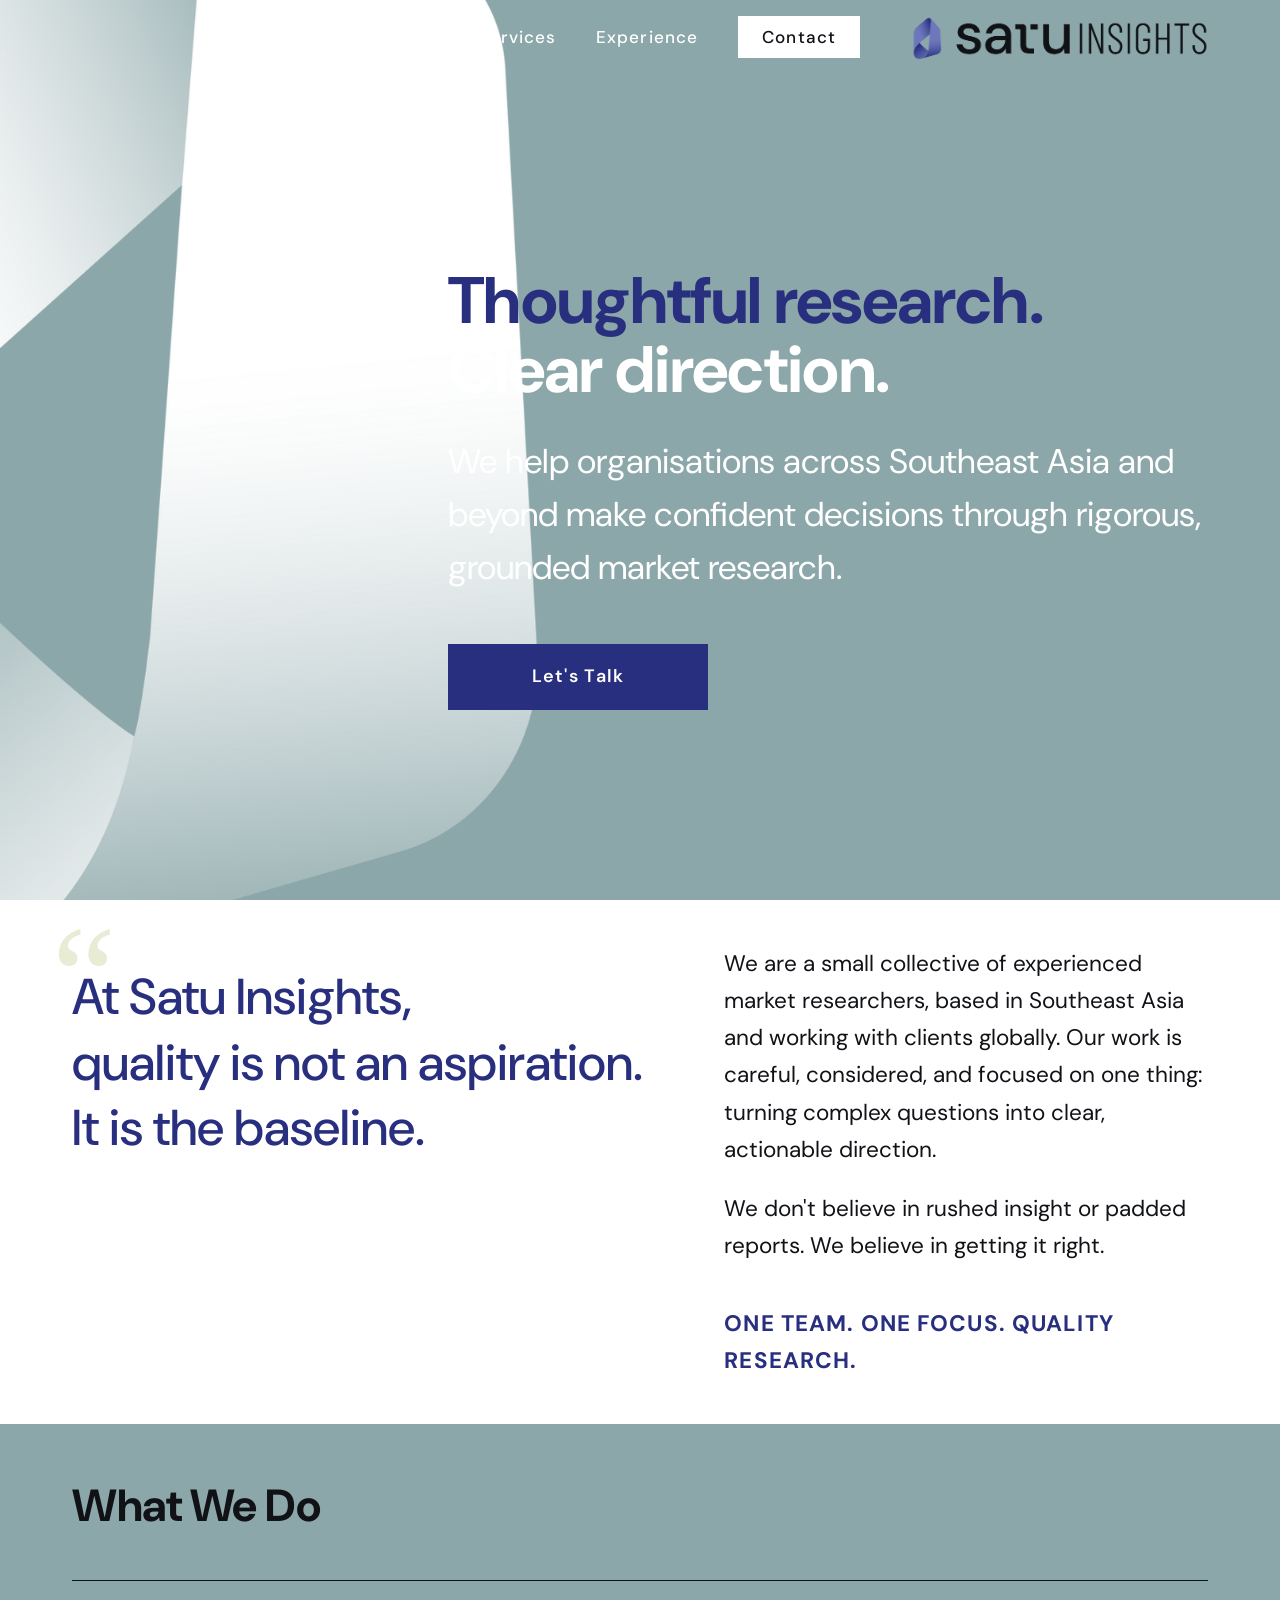
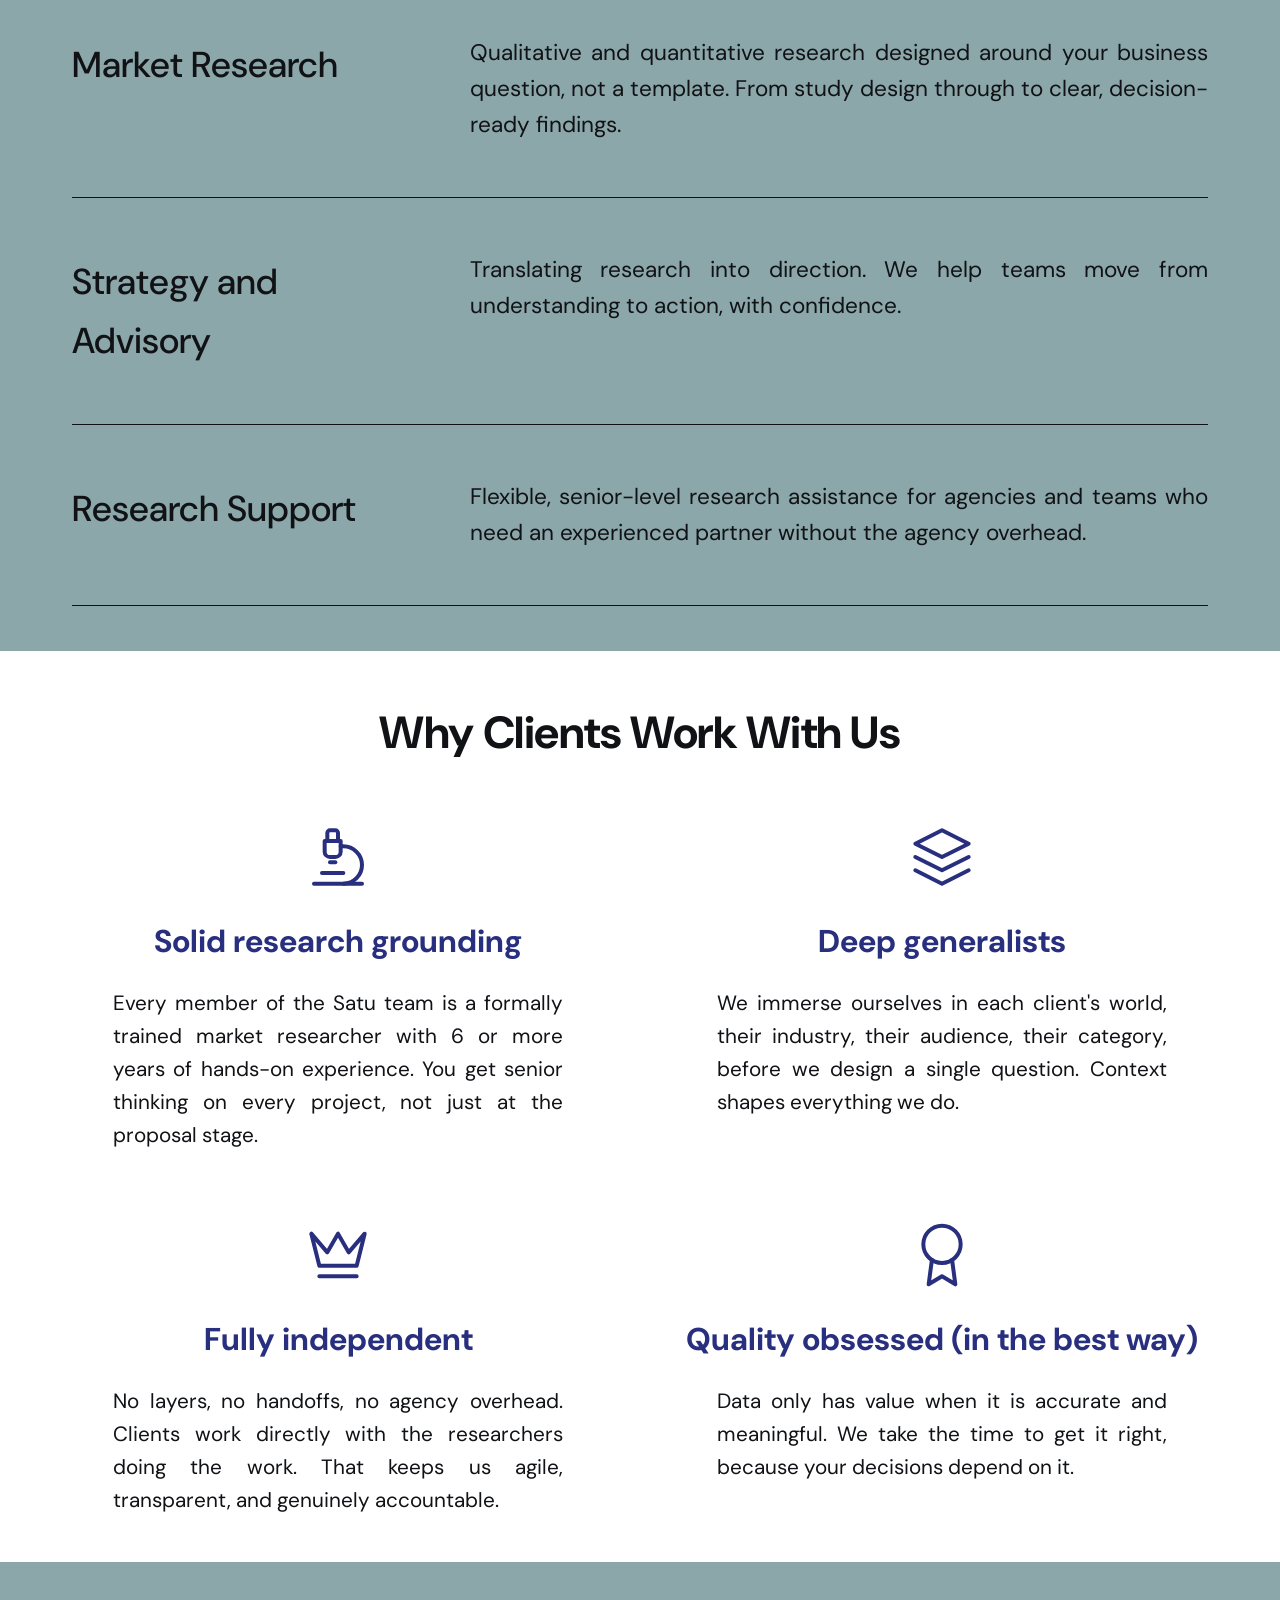
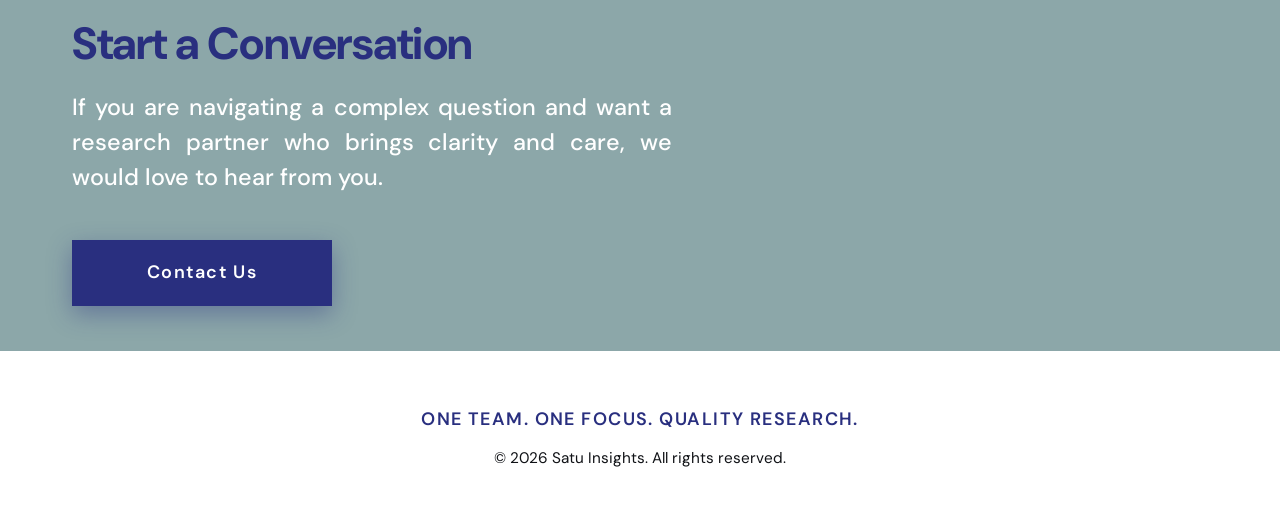
==== commit f8d5b6bb: "feat: replace image icons with SVG, add scroll-reveal functionality, and implement mobile navigation" ====
--- a/index.html
+++ b/index.html
@@ -96,28 +96,49 @@
 
       <section class="section feature-section" style="background-color: #FFFFFF;">
         <div class="container">
-          <h2 class="section-title reveal" style="text-align: center; margin-bottom: 3rem;">Why Clients Work With Us</h2>
+          <h2 class="section-title reveal" style="text-align: center; margin-bottom: 3rem;">Why Clients Work With Us
+          </h2>
           <div class="clove-grid reveal">
             <div class="clove-item">
-              <img src="img/icon1.png" alt="Solid research grounding" class="clove-icon">
+              <!-- Microscope SVG -->
+              <svg class="clove-icon" xmlns="http://www.w3.org/2000/svg" viewBox="0 0 24 24" fill="none" stroke="#292F7F" stroke-width="1.5" stroke-linecap="round" stroke-linejoin="round" aria-hidden="true">
+                <path d="M6 18h8"/>
+                <path d="M3 22h18"/>
+                <path d="M14 22a7 7 0 1 0 0-14h-1"/>
+                <path d="M9 14h2"/>
+                <path d="M9 12a2 2 0 0 1-2-2V6h6v4a2 2 0 0 1-2 2Z"/>
+                <path d="M12 6V3a1 1 0 0 0-1-1H9a1 1 0 0 0-1 1v3"/>
+              </svg>
               <h3>Solid research grounding</h3>
               <p>Every member of the Satu team is a formally trained market researcher with 6 or more years of hands-on
                 experience. You get senior thinking on every project, not just at the proposal stage.</p>
             </div>
             <div class="clove-item">
-              <img src="img/icon2.png" alt="Deep generalists" class="clove-icon">
+              <!-- Layers SVG -->
+              <svg class="clove-icon" xmlns="http://www.w3.org/2000/svg" viewBox="0 0 24 24" fill="none" stroke="#292F7F" stroke-width="1.5" stroke-linecap="round" stroke-linejoin="round" aria-hidden="true">
+                <polygon points="12 2 2 7 12 12 22 7 12 2"/>
+                <polyline points="2 12 12 17 22 12"/>
+                <polyline points="2 17 12 22 22 17"/>
+              </svg>
               <h3>Deep generalists</h3>
               <p>We immerse ourselves in each client's world, their industry, their audience, their category, before we
                 design a single question. Context shapes everything we do.</p>
             </div>
             <div class="clove-item">
-              <img src="img/icon4.png" alt="Fully independent" class="clove-icon">
+              <!-- Crown SVG -->
+              <svg class="clove-icon" xmlns="http://www.w3.org/2000/svg" viewBox="0 0 24 24" fill="none" stroke="#292F7F" stroke-width="1.5" stroke-linecap="round" stroke-linejoin="round" aria-hidden="true">
+                <path d="m2 4 3 12h14l3-12-6 7-4-7-4 7-6-7zm3 16h14"/>
+              </svg>
               <h3>Fully independent</h3>
               <p>No layers, no handoffs, no agency overhead. Clients work directly with the researchers doing the work.
                 That keeps us agile, transparent, and genuinely accountable.</p>
             </div>
             <div class="clove-item">
-              <img src="img/icon3.png" alt="Quality obsessed (in the best way)" class="clove-icon">
+              <!-- Award SVG -->
+              <svg class="clove-icon" xmlns="http://www.w3.org/2000/svg" viewBox="0 0 24 24" fill="none" stroke="#292F7F" stroke-width="1.5" stroke-linecap="round" stroke-linejoin="round" aria-hidden="true">
+                <circle cx="12" cy="8" r="7"/>
+                <polyline points="8.21 13.89 7 23 12 20 17 23 15.79 13.88"/>
+              </svg>
               <h3>Quality obsessed (in the best way)</h3>
               <p>Data only has value when it is accurate and meaningful. We take the time to get it right, because your
                 decisions depend on it.</p>
@@ -130,8 +151,9 @@
         <div class="container reveal">
           <div class="pill-cta">
             <div style="display: flex; flex-direction: column; gap: 0.5rem;">
-              <h2 class="section-title" style="color: #FFFFFF; margin-bottom: 0;">Start a Conversation</h2>
-              <p class="lead" style="margin-bottom: 0;">If you are navigating a complex question and want a research partner who brings clarity and
+              <h2 class="section-title" style="color: #292F7F; margin-bottom: 0;">Start a Conversation</h2>
+              <p class="lead" style="margin-bottom: 0;">If you are navigating a complex question and want a research
+                partner who brings clarity and
                 care, we would love to hear from you.</p>
             </div>
             <a href="contact.html" class="btn pill-btn">Contact us</a>
--- a/css/style.css
+++ b/css/style.css
@@ -638,9 +638,6 @@
   transition: transform var(--transition);
 }
 
-.founder-photo:hover {
-  transform: scale(1.02);
-}
 
 .photo-placeholder {
   font-size: 0.95rem;
@@ -922,7 +919,7 @@
   letter-spacing: 0.08em;
   text-transform: uppercase;
   margin-bottom: 0.6rem;
-  color: var(--color-sage);
+  color: #292F7F;
 }
 
 .footer-copy {
@@ -1154,7 +1151,10 @@
   color: #412CB7;
 }
 
-.footer-tagline,
+.footer-tagline {
+  color: #292F7F !important;
+}
+
 .footer-copy {
   color: #101216 !important;
 }
@@ -1341,6 +1341,11 @@
   align-items: start;
 }
 
+.intro-grid.about-intro {
+  grid-template-columns: 2.2fr 1fr;
+  gap: 3rem;
+}
+
 .intro-grid p {
   text-align: left !important;
 }
@@ -1498,9 +1503,6 @@
   transition: transform 0.5s ease !important;
 }
 
-.founder-block:hover .founder-photo img {
-  transform: scale(1.03) rotate(-2deg) !important;
-}
 
 /* Experience Page: Split Layout - Icon + Text */
 .industry-split {
@@ -1636,7 +1638,7 @@
 }
 
 .corrigan-list {
-  border-top: 1px solid #d9d9d9;
+  border-top: 1px solid #101216;
   margin-top: 1rem;
 }
 
@@ -1644,7 +1646,7 @@
   display: flex;
   flex-direction: row;
   padding: 3rem 0;
-  border-bottom: 1px solid #d9d9d9;
+  border-bottom: 1px solid #101216;
   background: transparent;
   align-items: flex-start;
 }
@@ -1670,7 +1672,7 @@
   display: grid;
   grid-template-columns: repeat(3, 1fr);
   gap: 2rem;
-  border-top: 1px solid #d9d9d9;
+  border-top: 1px solid #101216;
   margin-top: 1rem;
 }
 
@@ -1678,7 +1680,7 @@
   display: flex;
   flex-direction: column;
   padding: 2rem 0;
-  border-bottom: 1px solid #d9d9d9;
+  border-bottom: 1px solid #101216;
   background: transparent;
   align-items: flex-start;
 }
@@ -1710,20 +1712,30 @@
   flex-direction: column;
   align-items: center;
   text-align: center;
+  transition: transform 0.3s ease;
+}
+
+.clove-item:hover {
+  transform: translateY(-8px);
 }
 
 .clove-icon {
-  width: 80px;
-  height: auto;
+  width: 64px;
+  height: 64px;
   margin-bottom: 1.5rem;
-  object-fit: contain;
+  flex-shrink: 0;
+  transition: transform 0.4s cubic-bezier(0.175, 0.885, 0.32, 1.275);
+}
+
+.clove-item:hover .clove-icon {
+  transform: scale(1.15);
 }
 
 .clove-item h3 {
   font-family: var(--font-family-serif, inherit);
   font-size: 1.75rem;
   margin-bottom: 1rem;
-  color: #101216;
+  color: #292F7F;
 }
 
 .clove-item p {
